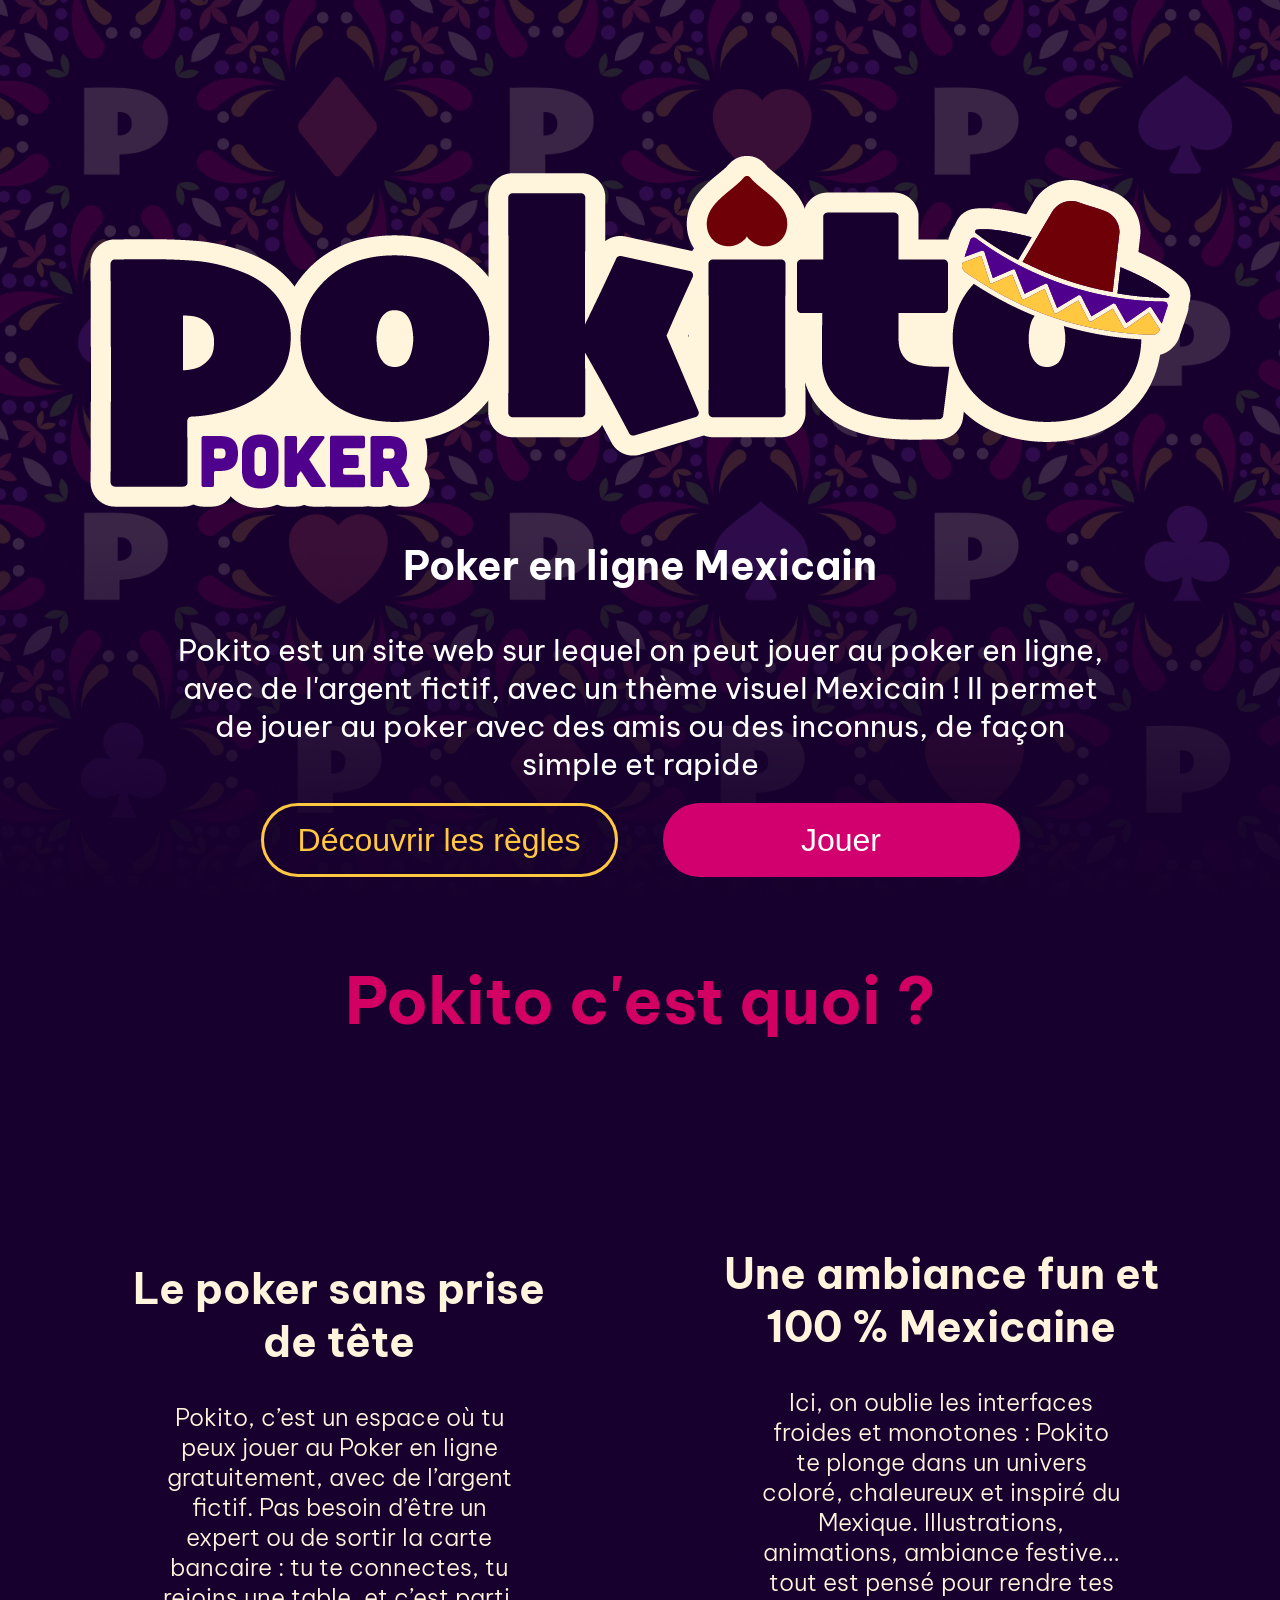
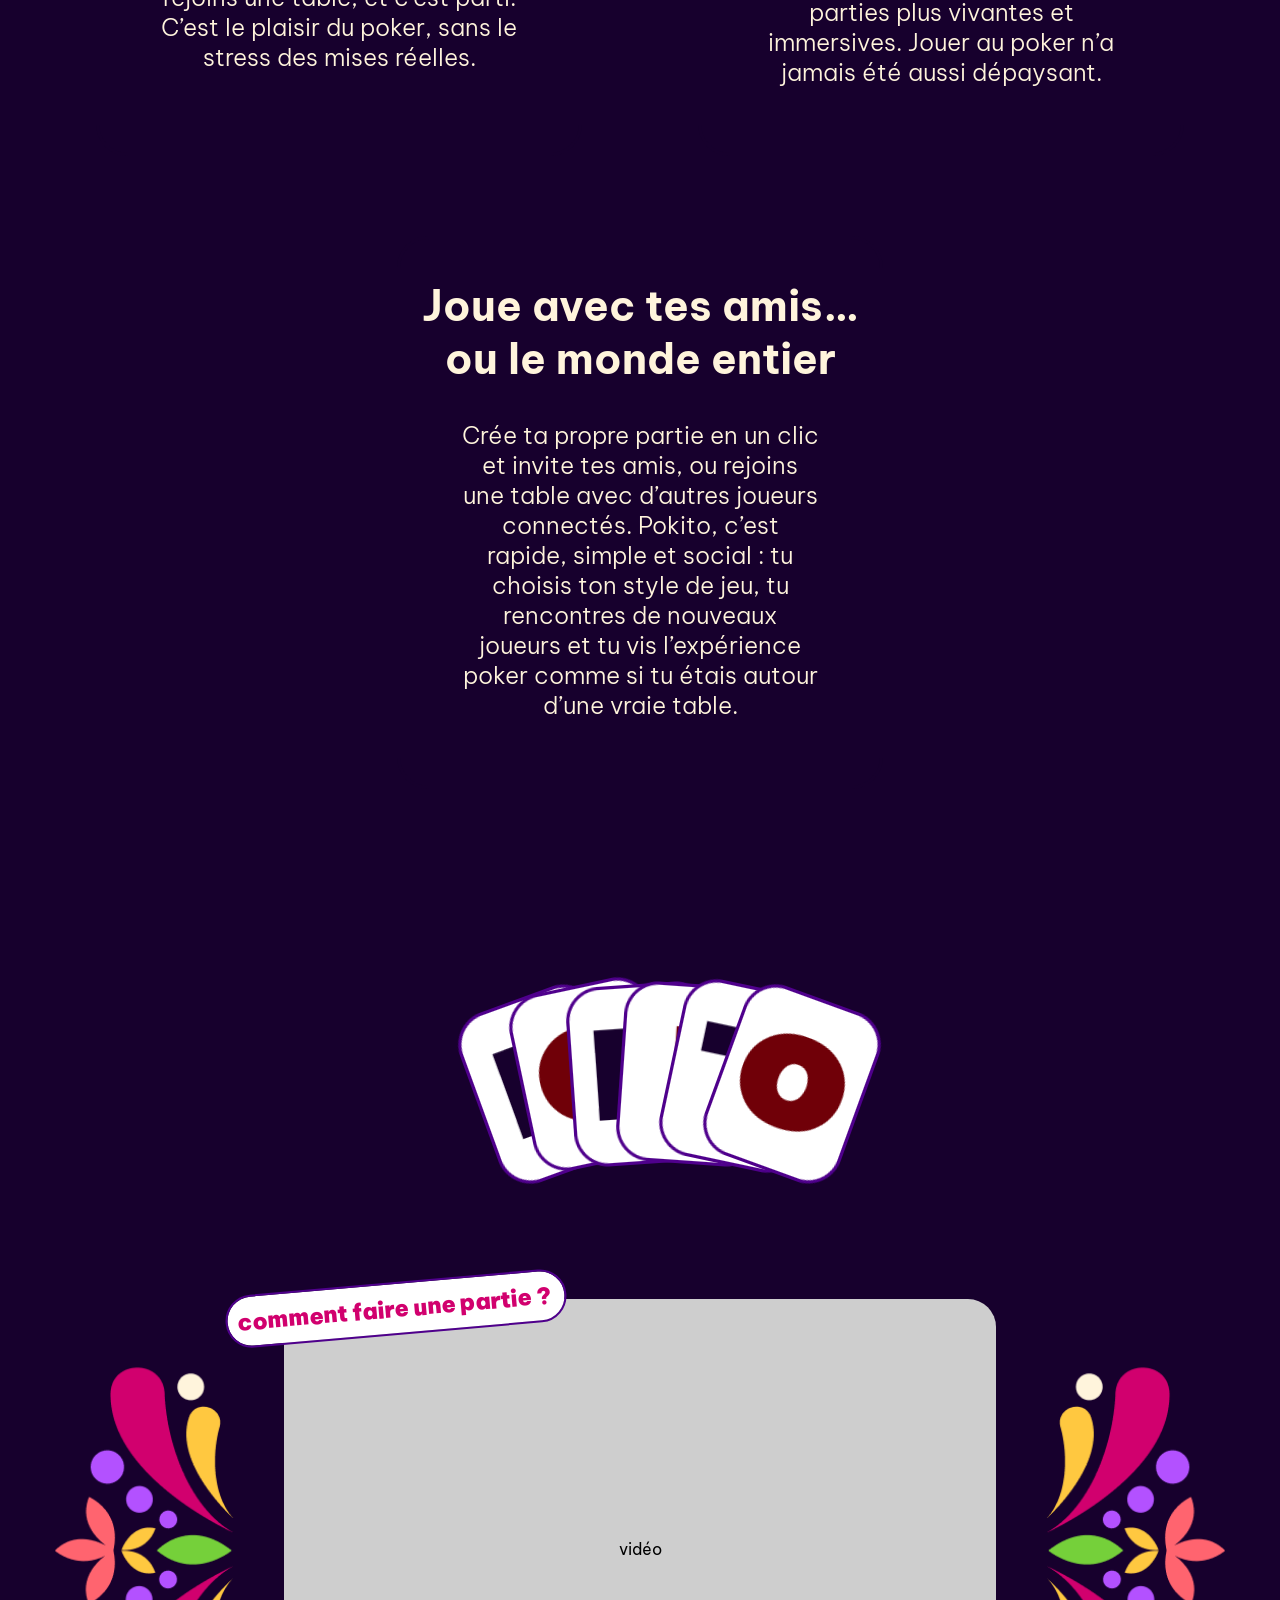
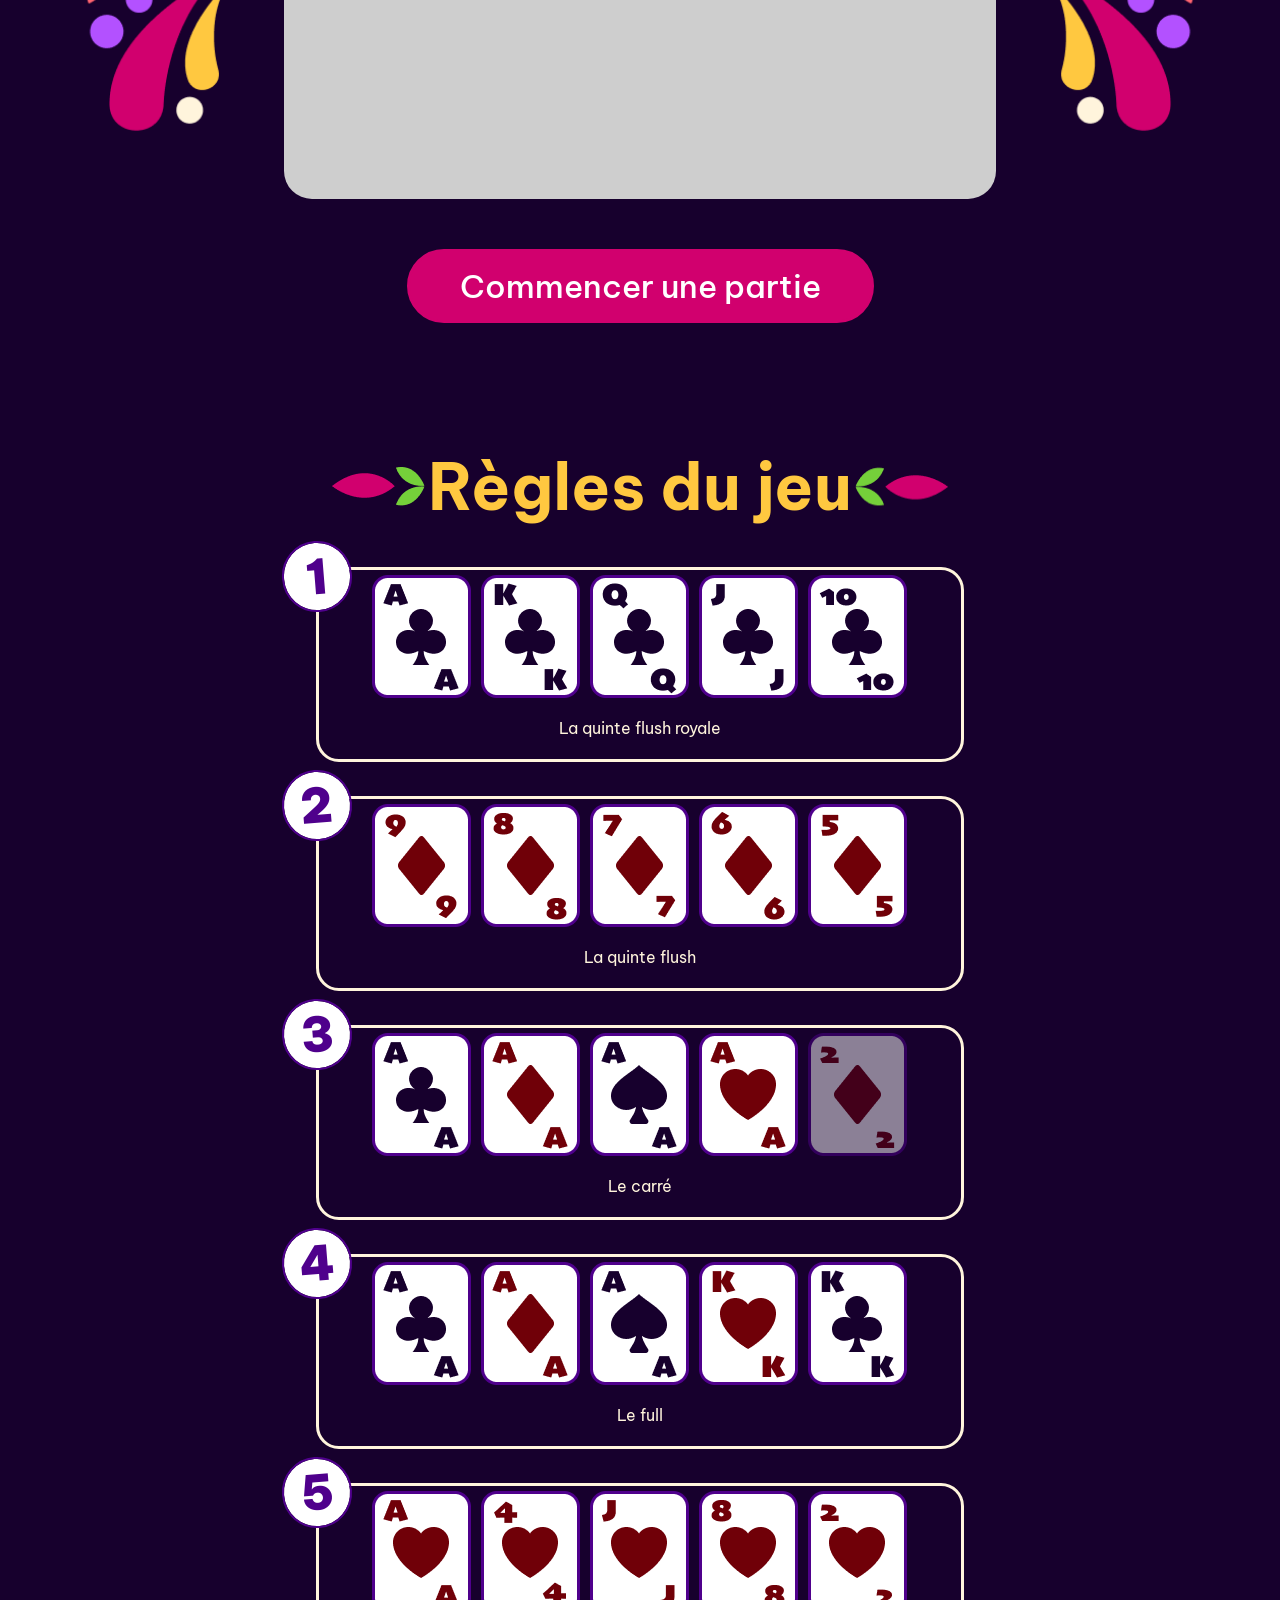
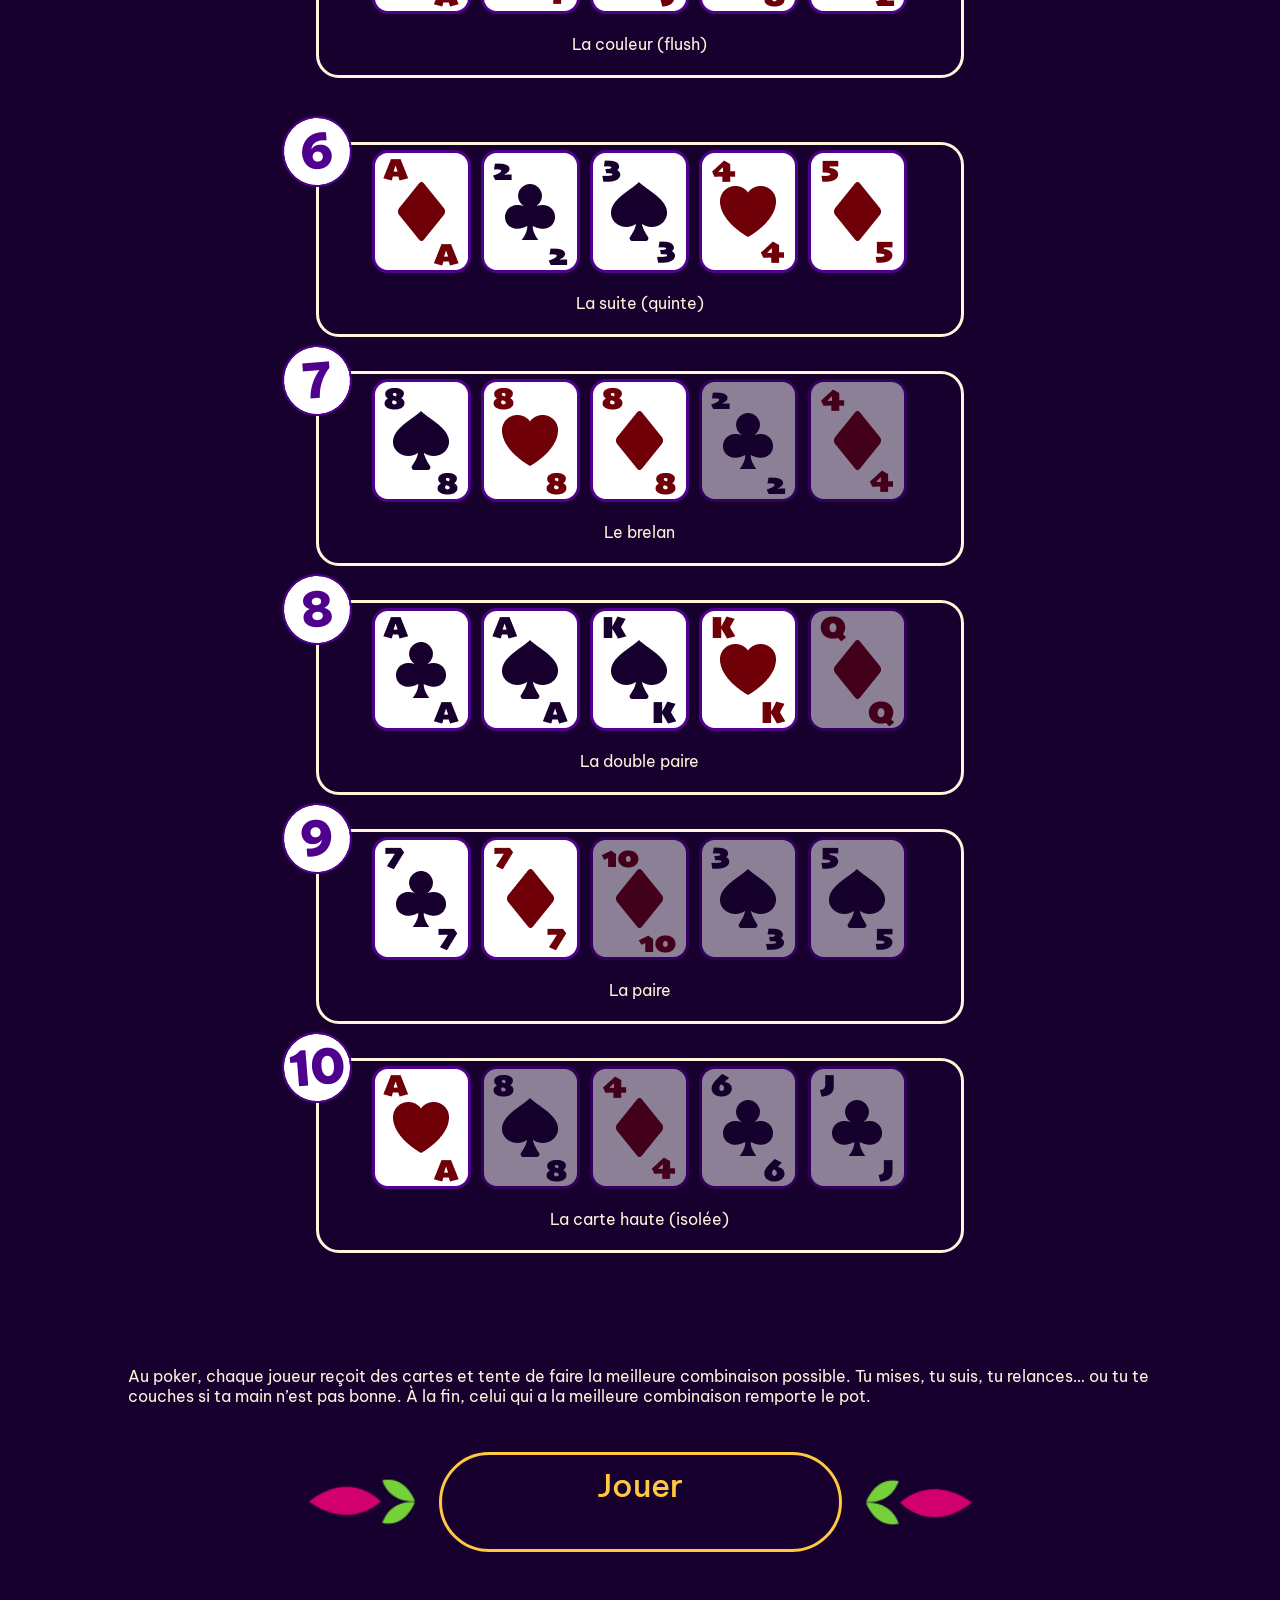
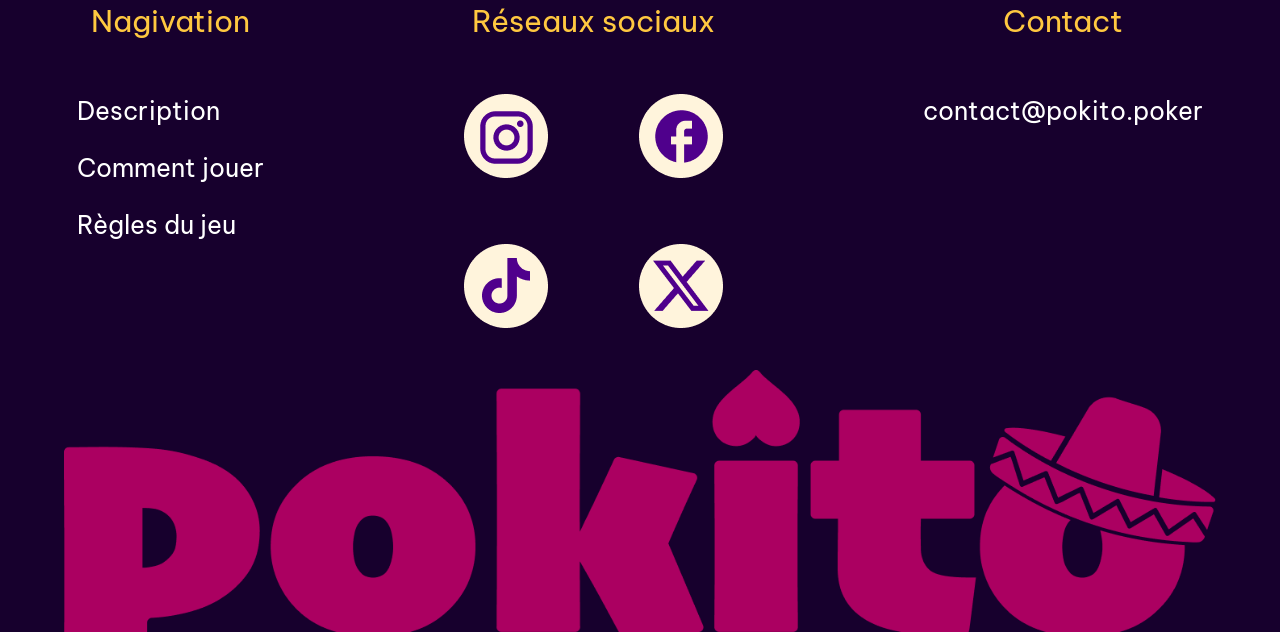
==== PokitoLanding/pokito-end/intro.html @ e9a9452f "Réparation de certaine partie qui empêchais le responsive" ====
<!doctype html>
<html lang="fr">
  <head>
    <meta charset="UTF-8" />
    <meta name="viewport" content="width=device-width, initial-scale=1.0" />
    <title>Landing Page Pokito</title>
    <link rel="stylesheet" href="style/intro.css" />
    <link rel="stylesheet" href="style/Part3.css" />
    <link rel="stylesheet" href="style/footer.css" />
    <link rel="stylesheet" href="style/StyleCarte.css" />
    <link rel="stylesheet" href="style/video.css" />
    <link rel="stylesheet" href="style/responsive.css" />
  </head>
  <body>
    <div class="intro">
      <div class="total">
        <div class="PositionImg">
          <img src="./style/assets/Pokito-03.png" class="logo" alt="Logo Pokito" />
        </div>


        <div class="ds">
          <div class="description">
            <p>Poker en ligne Mexicain</p>
          </div>
          <div class="slogan">
            <p>
              Pokito est un site web sur lequel on peut jouer au poker en ligne,
              avec de l'argent fictif, avec un thème visuel Mexicain ! Il permet
              de jouer au poker avec des amis ou des inconnus, de façon simple
              et rapide
            </p>
          </div>
        </div>

        <div class="box">
          <div class="bb">
            <button class="b1" onclick="document.getElementById('rules').scrollIntoView()">Découvrir les règles</button>
            <button class="b2">Jouer</button>
          </div>
          
        </div>
      </div>
    </div>
     <div class="Cartes">
      <div class="Expo">
        <h1 class="About-Title"><strong>Pokito c'est quoi ?</strong></h1>
        <div class="About">
          <div class="around yellow">
            <div>
              <strong><h2>Le poker sans prise de tête</h2></strong>
            </div>
            <div class="Des">
              Pokito, c’est un espace où tu peux jouer au Poker en ligne
              gratuitement, avec de l’argent fictif. Pas besoin d’être un expert
              ou de sortir la carte bancaire : tu te connectes, tu rejoins une
              table, et c’est parti. C’est le plaisir du poker, sans le stress
              des mises réelles.
            </div>
          </div>
          <div class="around pink">
            <div>
              <strong><h2>Une ambiance fun et 100 % Mexicaine</h2></strong>
            </div>
            <div class="Des">
              Ici, on oublie les interfaces froides et monotones : Pokito te
              plonge dans un univers coloré, chaleureux et inspiré du Mexique.
              Illustrations, animations, ambiance festive… tout est pensé pour
              rendre tes parties plus vivantes et immersives. Jouer au poker n’a
              jamais été aussi dépaysant.
            </div>
          </div>
          <div class="around violet">
            <div>
              <strong><h2>Joue avec tes amis… ou le monde entier</h2></strong>
            </div>
            <div class="Des">
              Crée ta propre partie en un clic et invite tes amis, ou rejoins
              une table avec d’autres joueurs connectés. Pokito, c’est rapide,
              simple et social : tu choisis ton style de jeu, tu rencontres de
              nouveaux joueurs et tu vis l’expérience poker comme si tu étais
              autour d’une vraie table.
            </div>
          </div>
        </div>
        <div class="cards">
          <img class="carte P" src="style/assets/P.png" alt="carte avec un P" />
          <img
            class="carte O1"
            src="style/assets/O.png"
            alt="carte avec un O"
          />
          <img class="carte K" src="style/assets/K.png" alt="carte avec un K" />
          <img class="carte I" src="style/assets/I.png" alt="carte avec un I" />
          <img class="carte T" src="style/assets/T.png" alt="carte avec un T" />
          <img
            class="carte O2"
            src="style/assets/O2.png"
            alt="carte avec un O"
          />
        </div>
      </div>
    </div>   
     <div class="Video">
        <div class="video">
            <img src="./style/assets/fleurcopy.png"/>

            <div class="carré">
                <div class="notif">comment faire une partie ?</div>
                <p>vidéo</p>
            </div>

            <img src="./style/assets/fleur.png"/>
        </div>

        <div class="b3">
            <button>Commencer une partie</button>
        </div>
    </div> 
     <div class="regles" id="rules">
      <div class="Titre">
        <img src="style/assets/Fleur(1) - Copie.png" alt="" class="Fleur" />
        <h1>Règles du jeu</h1>
        <img
          src="style/assets/Fleur(2) - Copie.png"
          alt=""
          class="Retourne Fleur"
        />
      </div>

      <div class="Regles"> 

        
          <div class="1-5">
              <div class="Hand">

                <p class="Num">1</p>

                <img
                  src="style/assets/La quinte flush royale.png"
                  alt="carte de poker"
                />

                <p>La quinte flush royale</p>
              </div>



              <div class="Hand">
                <p class="Num">2</p>

                <img src="style/assets/La quinte flush.png" alt="carte de poker" />

                <p>La quinte flush</p>
              </div>


              <div class="Hand">
                <p class="Num">3</p>

                <img src="style/assets/Le carré.png" alt="carte de poker" />

                <p>Le carré</p>
              </div>
             

              <div class="Hand">
                <p class="Num">4</p>

                <img src="style/assets/Le full.png" alt="carte de poker" />

                <p>Le full</p>
              </div>



              <div class="Hand">
                <p class="Num">5</p>

                <img src="style/assets/La couleur (flush).png" alt="carte de poker" />

                <p>La couleur (flush)</p>
              </div>
      
            </div>
          <div class="6-10">
              <div class="Hand">
                <p class="Num">6</p>

                <img src="style/assets/La suite (quinte).png" alt="carte de poker" />

                <p>La suite (quinte)</p>
              </div>

              <div class="Hand">
                <p class="Num">7</p>

                <img src="style/assets/Le brelan.png" alt="carte de poker" />

                <p>Le brelan</p>
              </div>



              <div class="Hand">
                <p class="Num">8</p>

                <img src="style/assets/La double paire.png" alt="carte de poker" />

                <p>La double paire</p>
              </div>



              <div class="Hand">
                <p class="Num">9</p>

                <img src="style/assets/La paire.png" alt="carte de poker" />

                <p>La paire</p>
              </div>



              <div class="Hand">
                <p class="Num">10</p>

                <img
                  src="style/assets/La carte haute (isolée).png"
                  alt="carte de poker"
                />

                <p>La carte haute (isolée)</p>
              </div>


          </div>


        
        <div class="BasRegles">
          <p class="Texte">
            Au poker, chaque joueur reçoit des cartes et tente de faire la
            meilleure combinaison possible. Tu mises, tu suis, tu relances… ou
            tu te couches si ta main n’est pas bonne. À la fin, celui qui a la
            meilleure combinaison remporte le pot.
          </p>
          <div class="boutonJouerRegle">
            <img src="style/assets/Fleur(1) - Copie.png" alt="" />
            <div class="boutonJR">Jouer</div>
            <img
              class="Retourne"
              src="style/assets/Fleur(2) - Copie.png"
              alt=""
            />
          </div>
        </div>
      </div>
    </div> 
    <div class="footer">
      <div class="horizontal">
        <div class="navigation">
          <div class="t1">
            <p>Nagivation</p>
          </div>
          <div class="dcr">
            <p>Description</p>
            <p>Comment jouer</p>
            <p>Règles du jeu</p>
          </div>
        </div>

        <div class="rs">
          <div class="t2">
            <p>Réseaux sociaux</p>
          </div>
          <div class="logos">
            <div class="logo1">
              <img src="style/assets/insta.png" />
            </div>
            <div class="logo2">
              <img src="style/assets/fb.png" />
            </div>
            <div class="logo3">
              <img src="style/assets/tiktok.png" />
            </div>
            <div class="logo4">
              <img src="style/assets/x.png" />
            </div>
          </div>
        </div>

        <div class="contact">
          <div class="t3">
            <p>Contact</p>
          </div>
          <div class="mail">
            <p>contact@pokito.poker</p>
          </div>
        </div>
      </div>

      <div class="Logo">
        <img src="./style/assets/pokitologo.png" />
      </div>
    </div> 
  </body>
</html>
---- PokitoLanding/pokito-end/style/intro.css ----
@import url('https://fonts.googleapis.com/css2?family=Be+Vietnam+Pro:wght@300;400;500;600;700;800&display=swap');

html, body {
    height: 100%;
    margin: 0;
}

.intro {
    background-color: #2b0036;
    background-image: url('assets/Fond_Hero.png');
    background-repeat: no-repeat;
    background-size: cover;
    background-position: center;
    color: #ffffff;
    font-family: 'Be Vietnam Pro', system-ui, -apple-system, 'Segoe UI', Roboto, 'Helvetica Neue', Arial, sans-serif;
    -webkit-font-smoothing: antialiased;
    display: flex;
    flex-direction: column;
    align-items: center;
    width: 100%;
    overflow-x: hidden;
    margin-top: 0px;
}



.PositionImg {
  display: flex;
  justify-content: center;
  width: 1366px;
  height: 500px;
  position: relative;
}
.PositionImg  img{
  position: absolute;
  top: 110px;
  left: 0;
  width: 100%;
  height: 100%;
  object-fit: cover;
}

.Cartes,
.video,
.règles,
.footer {
    margin-top: 20px;
}

.intro {
    width: 100%;
    display: flex;
    flex-direction: column;
    align-items: center;
    justify-content: flex-start;
}

.total{
    display: flex;
    flex-direction: column;
    justify-content: center;
    align-items: center;
    gap: 0px;
}

.b1,
.b2{
    display: inline-flex;
    align-items: center;
    justify-content: center;
    padding: 16px 56px;
    border-radius: 9999px;
    font-size: 28px;
    font-weight: 600;
    text-decoration: none;
    cursor: pointer;
    min-width: 260px;
    box-sizing: border-box;
    transition: all 0.3s ease-in-out;

    

}


.bb{
    display:flex;
    gap: 45px;
}

.b1{
    color: #FFC840;
    border: solid 3px #FFC840;
    background-color: transparent;
    justify-self: center;
    width: 357px;
    height: 74px;
    text-align: center;
    font-size: 32px;
    font-weight: 500;
    padding: 10px 20px;
    border-radius: 50px;
    transition: all 0.3s ease-in-out;
}

.b2{
    color: white;
    border: solid 3px #d1006e;
    background-color: #d1006e;
    justify-self: center;
    width: 357px;
    height: 74px;
    text-align: center;
    font-size: 32px;
    font-weight: 500;
    border-radius: 50px;
    transition: all 0.3s ease-in-out;
}


.b1:hover{
    background: #ffc840;
    color: #17002d;
    border-color: #ffc840;
}

.b2:hover{
    color: white;
    background: transparent;
    border-color: #d1006e;
}

.description{
    display: flex;
    flex-direction: column;
    align-items: center;
    justify-content: center;
    text-align: center;
    gap: 8px;
    font-weight: bold;
    font-size: 40px;
}

.slogan{
    display: flex;
    flex-direction: column;
    align-items: center;
    justify-content: center;
    text-align: center;
    max-width: 1100px;
    width: 90%;
    word-wrap: break-word;
    overflow-wrap: break-word;
    margin: 0 auto;
    font-size: 30px;
    padding: 0 20px;
    box-sizing: border-box;
}

.slogan p{
    margin: 0;
}

.box{
    display: flex;
    flex-direction: row;
    justify-content: space-around;
    display: flex;              
    justify-content: center;   
    gap: 50px;  
    margin-bottom: 20px;  
    margin-top: 20px;      
}


.logo{
    margin: 0px;
    padding: 0px;
    object-fit: cover;
}

@media screen and (max-width: 768px) and (min-width: 424px) {
  .bb {
    gap: 15px;
    flex-direction: column;
  }

.slogan {
    display: flex;
    flex-direction: column;
    align-items: center;
    justify-content: center;
    text-align: center;
    max-width: 1100px;
    width: 100%;
    /* word-wrap: break-word; */
    overflow-wrap: break-word;
    margin: 0 auto;
    font-size: 30px;
    padding: 0 20px;
    box-sizing: border-box;
}

  .PositionImg img {
    position: absolute;
    top: 110px;
    width: 60%;
    height: 60%;
    object-fit: cover;
}

.slogan p {
    margin: 0;
    width: 100%;
    font-size: 20px;
}

.b1 {
    color: #FFC840;
    border: solid 3px #FFC840;
    background-color: transparent;
    justify-self: center;
    width: 100%;
    height: 50%;
    text-align: center;
    font-size: 16px;
    font-weight: 500;
    padding: 16px 56px;
    border-radius: 50px;
    transition: all 0.3s ease-in-out;
}

.b2 {
    color: white;
    border: solid 3px #d1006e;
    background-color: #d1006e;
    justify-self: center;
    width: 100%;
    height: 50%;
    text-align: center;
    font-size: 16px;
    font-weight: 500;
    border-radius: 50px;
    padding: 16px 56px;
    transition: all 0.3s ease-in-out;
}

    .PositionImg img {
        position: absolute;
        top: 110px;
        width: 100%;
        height: 70%;
        object-fit: cover;
    }

    .PositionImg {
    display: flex;
    justify-content: center;
    width: 100%;
    height: 380px;
    position: relative;
}



}
---- PokitoLanding/pokito-end/style/Part3.css ----
@import url('https://fonts.googleapis.com/css2?family=Be+Vietnam+Pro:ital,wght@0,100;0,200;0,300;0,400;0,500;0,600;0,700;0,800;0,900;1,100;1,200;1,300;1,400;1,500;1,600;1,700;1,800;1,900&display=swap');

.regles {
    margin-top: 50px;
    padding-top: 30px;
    width: 100%;
    display: flex;
}

.Hand {
    position : relative;
    outline: 3px solid  #fff4dc;
    font-family: 'Be Vietnam Pro', system-ui, -apple-system, 'Segoe UI', Roboto, 'Helvetica Neue', Arial, sans-serif;
    color: #fff4dc;
    border-radius: 20px;
    width: auto;
    padding: 20px;
    text-align: center;
    margin-bottom: 40px;
    padding-top: 5px;
    padding-bottom: 5px;
    padding-left: 53px;
    padding-right: 54px;

}

.Num {
    position: absolute;
    outline: 2px solid #4F008C;
    font-family: 'Be Vietnam Pro', system-ui, -apple-system, 'Segoe UI', Roboto, 'Helvetica Neue', Arial, sans-serif;
    border-radius: 100px;
    width: 60px;
    height: auto;
    padding: 3px;
    font-size: 48px;
    top: -75px;
    left: -35px;
    color: #4F008C;
    background-color: white;
    transform: rotate(-4.6deg);
    font-weight: 900;
}

.Regles {
    display: flex;
    justify-content: center;
    flex-wrap: wrap;
    padding-left: 0px;
    padding-right: 0px;
    gap: 20px;
    width: 100%;
    column-gap: 200px;
    row-gap: 30px;
}

.regles {
    margin-top: 50px;
    padding-top: 30px;
    width: 100%;
    display: flex;
    flex-direction: column;
    align-items: center;
}

.Fleur {
    width: 96px;
    height: 48.38px;
}

.regles h1{
    text-align: center;
    color: #FFC840;
    font-size: 64px;
}

.regles body {
    background-color: #17002d;
    font-family: 'Be Vietnam Pro', system-ui, -apple-system, 'Segoe UI', Roboto, 'Helvetica Neue', Arial, sans-serif;
    font-size: 32px;
    font-weight: 300;
}

.Retourne {
    transform: rotate(180deg);
}

.Titre {
    display: flex;
    align-items: center;
    justify-content: center;
    flex-direction: row;
    text-emphasis-color: #FFC840;
}

.BasRegles {
    color: #fff4dc;
    display: flex;
    flex-direction: column;
    width: 80%;
    justify-items: center;
    align-items: center;
    margin-top: 20px;
    padding-top: 10px;
}

/*.Texte {
    font-size: 32px;
    text-align: center;
    width: 1227px;
    align-self: center;
}*/

.boutonJouerRegle {
    margin-top: 30px;
    display: flex;
    justify-content: center;
    align-items: center;
    flex-direction: row;
    gap : 20px;
    width: 100%;
}

.boutonJR{
    color: #ffc840;
    border: solid 3px #ffc840;
    background-color: none;
    justify-self: center;
    width: 357px;
    height: 74px;
    text-align: center;
    font-size: 32px;
    font-weight: 500;
    border-radius: 50px;
    transition: all 0.3s ease-in-out;
    padding: 10px 20px;
}

.boutonJouerRegle img {
    width: 110px;
    height: auto;
    align-self: center;

}

.boutonJR:hover {
    background-color: #FFC840;
    color: black;
    cursor: pointer;
}
---- PokitoLanding/pokito-end/style/footer.css ----
body{
    background-color: #17002d;
     font-family: 'Be Vietnam Pro', system-ui, -apple-system, 'Segoe UI', Roboto, 'Helvetica Neue', Arial, sans-serif;
     
}

.footer {
    width: 100%;
    display: flex;
    flex-direction: column;
    align-items: center;
}

.t1{
    color: #ffc840;
    font-size: 30px;
}

.t2{
    color: #ffc840;
    font-size: 30px;
}

.t3{
    color: #ffc840;
    font-size: 30px;
}


.horizontal{
    display: flex;
    flex-direction: row;
    justify-content: space-around;
    width: 100%;
    padding-left: 0px;
    padding-right: 0px;

}


.navigation{
    display: flex;
    flex-direction: column;
    align-items: center;
}

.rs{
    display: flex;
    flex-direction: column;
    align-items: center;

}

.contact{
    display: flex;
    flex-direction: column;
    align-items: center;
}


.Logo{
    display: flex;
    justify-content: center;
    width: 100%;
}

.Logo img{
    width: 90%;
}


.logos{
    display: flex;
    flex-wrap: wrap;
    width: 350px;
    height: 300px;
    justify-content: space-around;


}

.logo1{
    margin: 24px;
}
.logo2{
    margin: 24px;
}
.logo3{
    margin: 24px;
}


.logo4{
    margin: 24px;
}

.dcr{
    color: white;
    font-size: 25px;
}

.mail{
    color: white;
    font-size: 25px;
}

@media  screen and (max-width: 868px) {
    .horizontal{
        flex-direction: column;
        align-items: center;
        gap: 50px;
    }
}
---- PokitoLanding/pokito-end/style/StyleCarte.css ----
@import url('https://fonts.googleapis.com/css2?family=Be+Vietnam+Pro:ital,wght@0,100;0,200;0,300;0,400;0,500;0,600;0,700;0,800;0,900;1,100;1,200;1,300;1,400;1,500;1,600;1,700;1,800;1,900&display=swap');

.Cartes body {
    background-color: #17002d;
}

.Cartes {
    width: 100%;
    display: flex;
}

.Cartes h1{
    color: #d10062;
    font-family: 'Be Vietnam Pro', system-ui, -apple-system, 'Segoe UI', Roboto, 'Helvetica Neue', Arial, sans-serif;
    font-size: 64px;
    font-weight: 900;
}

.About-Title {
    justify-self: center;
    font-size: 64px;
    font-weight: 900;
}

.About {
    width: 100%;
    height: 400px;
    display: flex;
    padding-left: 40px;
    padding-right: 40px;
    margin-bottom: 150px;
    margin-top: 100px;
    gap: 5px;
    justify-content: space-evenly;
    gap: 40px;
    box-sizing: border-box;
    flex-wrap: wrap;
}

.around {
    display: flex;
    color: #fff4dc;
    font-family: 'Be Vietnam Pro', system-ui, -apple-system, 'Segoe UI', Roboto, 'Helvetica Neue', Arial, sans-serif;
    font-size: 28px;
    font-weight: 700;
    justify-content: center;
    flex-direction: column;
    margin: 60px;
    width: 500px;
    /* height: 494px; */
    border-radius: 32px;
    padding-left: 32px;
    padding-right: 32px;
    padding-bottom: 66px;
    padding: 5px;
    border: 3px solid #17002d;
    text-align: center;
    transition: border 0.2s ease;
}

.yellow:hover {
    border: 3px solid #ffcB40;
}

.pink:hover {
    border: 3px solid #d10062;
}

.violet:hover {
    border: 3px solid #4f008c;
}

.cards {
    display: flex;
    position: relative;
    justify-self: center;
    justify-content: center;
    bottom: 0;
    margin: 5px;
    width: 600px;
    max-width: 100%;
    height: 230px;
    left: 50px;
    top: 20px;
    transform-origin: bottom center;
    overflow: visible;
}

.carte {
    position: absolute;
    height: 180px;
    width: auto;
    transition: all 0.5s ease;
    margin-left: 20px;
    margin-right: 20px;
}

.P {
    left: 65px;
    top: 10px;
    transform: rotate(-20deg);
}

.O1 {
    left: 110px;
    transform: rotate(-12deg);
    z-index: 1;
}

.K {
    left: 160px;
    transform: rotate(-4deg);
    z-index: 2;
}

.I {
    left: 210px;
    top: 0px;
    transform: rotate(4deg);
    z-index: 3;
}

.T {
    left: 260px;
    top: 2px;
    transform: rotate(12deg);
    z-index: 4;
}

.O2 {
    left: 310px;
    top: 10px;
    transform: rotate(20deg);
    z-index: 5;
}

.cards:hover .P {
    left: -190px;
    top:0px;
    transform: rotate(0deg);
}

.cards:hover .O1{
    left: -40px;
    top:0px;
     transform: rotate(0deg);
}

.cards:hover .K{
    left: 110px;
    top:0px;
    transform: rotate(0deg);
}

.cards:hover .I{
    left: 260px;
    top:0px;
    transform: rotate(0deg);
}

.cards:hover .T{
    left: 410px;
    top:0px;
    transform: rotate(0deg);
}

.cards:hover .O2{
    left: 560px;
    top:0px;
    transform: rotate(0deg);
}

.Expo{
    display: flex;
    flex-direction: column;
    align-items: center;
    justify-content: space-around;
}


@import url('https://fonts.googleapis.com/css2?family=Be+Vietnam+Pro:ital,wght@0,100;0,200;0,300;0,400;0,500;0,600;0,700;0,800;0,900;1,100;1,200;1,300;1,400;1,500;1,600;1,700;1,800;1,900&display=swap');

.Cartes body {
    background-color: #17002d;
}

.Cartes h1{
    color: #d10062;
    font-family: 'Be Vietnam Pro', system-ui, -apple-system, 'Segoe UI', Roboto, 'Helvetica Neue', Arial, sans-serif;
    font-size: 64px;
    font-weight: 900;
}

.About-Title {
    justify-self: center;
    font-size: 64px;
    font-weight: 900;
}

.About {
    width: 100%;
    height: fit-content;
    display: flex;
    padding-left: 40px;
    padding-right: 40px;
    margin-bottom: 150px;
    margin-top: 100px;
    gap: 5px;
    justify-content: space-evenly;
    gap: 40px;
    box-sizing: border-box;
    flex-wrap: wrap;
}

.around {
    color: #fff4dc;
    font-family: 'Be Vietnam Pro', system-ui, -apple-system, 'Segoe UI', Roboto, 'Helvetica Neue', Arial, sans-serif;
    font-size: 28px;
    font-weight: 700;
    justify-content: center;
    margin: 20px;
    width: 470px;
    height: auto;
    border-radius: 32px;
    padding-bottom: 66px;
    border: 3px solid #17002d;
    text-align: center;
    transition: border 0.2s ease;
}

.around p {
    font-size: 7px;
}

.yellow {
    width: 470px;
}

.pink {
    width: 470px;
}

.violet{
    width: 470px;
}
.yellow:hover {
    border: 3px solid #ffcB40;
}

.pink:hover {
    border: 3px solid #d10062;
}

.violet:hover {
    border: 3px solid #4f008c;
}

.cards {
    display: flex;
    position: relative;
    justify-self: center;
    justify-content: center;
    bottom: 0;
    margin: 5px;
    width: 600px;
    max-width: 100%;
    height: 230px;
    left: 50px;
    top: 20px;
    transform-origin: bottom center;
    overflow: visible;
}

.carte {
    position: absolute;
    height: 180px;
    width: auto;
    transition: all 0.5s ease;
    margin-left: 20px;
    margin-right: 20px;
}

.P {
    left: 65px;
    top: 10px;
    transform: rotate(-20deg);
}

.O1 {
    left: 110px;
    transform: rotate(-12deg);
    z-index: 1;
}

.K {
    left: 160px;
    transform: rotate(-4deg);
    z-index: 2;
}

.I {
    left: 210px;
    top: 0px;
    transform: rotate(4deg);
    z-index: 3;
}

.T {
    left: 260px;
    top: 2px;
    transform: rotate(12deg);
    z-index: 4;
}

.O2 {
    left: 310px;
    top: 10px;
    transform: rotate(20deg);
    z-index: 5;
}

.cards:hover .P {
    left: -190px;
    top:0px;
    transform: rotate(0deg);
}

.cards:hover .O1{
    left: -40px;
    top:0px;
     transform: rotate(0deg);
}

.cards:hover .K{
    left: 110px;
    top:0px;
    transform: rotate(0deg);
}

.cards:hover .I{
    left: 260px;
    top:0px;
    transform: rotate(0deg);
}

.cards:hover .T{
    left: 410px;
    top:0px;
    transform: rotate(0deg);
}

.cards:hover .O2{
    left: 560px;
    top:0px;
    transform: rotate(0deg);
}

.Expo{
    display: flex;
    flex-direction: column;
    align-items: center;
    justify-content: space-around;
}

.Des{
    display: flex;
    width: 359px;
    font-size: 24px;
    font-weight: 300;
    justify-self: center;
    align-self: center;
}

@media screen and (max-width: 768px) and (min-width: 424px)  {

/* --- CONTENEUR DE L'ANIMATION --- */
.cards {
    position: relative;
    width: 160px;
    height: 100px;
    margin: 20px auto; 
    display: flex;
    justify-content: center;
    overflow: visible; 
}

/* --- STYLE COMMUN DES CARTES --- */
.carte {
    position: absolute;
    height: 80px;
    width: auto;
    transition: all 0.5s ease-in-out;
    transform-origin: bottom center;
}

/* --- POSITIONS INITIALES (Paquet fermé - décalé de -95px au total) --- */
.P  { left: -55px; top: 10px; transform: rotate(-20deg); } 
.O1 { left: -40px; top: 4px;  transform: rotate(-12deg); z-index: 1; }
.K  { left: -25px; top: 0px;  transform: rotate(-4deg);  z-index: 2; }
.I  { left: -10px; top: 0px;  transform: rotate(4deg);   z-index: 3; }
.T  { left: 5px;   top: 4px;  transform: rotate(12deg);  z-index: 4; }
.O2 { left: 20px;  top: 10px; transform: rotate(20deg);  z-index: 5; }

/* --- POSITIONS AU SURVOL (Éployées - décalées de -95px au total) --- */
.cards:hover .P  { 
    left: -195px; 
    top: 0; 
    transform: rotate(0deg); 
}

.cards:hover .O1 { 
    left: -125px;  
    top: 0; 
    transform: rotate(0deg); 
}

.cards:hover .K  { 
    left: -55px;  
    top: 0; 
    transform: rotate(0deg); 
}

.cards:hover .I  { 
    left: 15px;   
    top: 0; 
    transform: rotate(0deg); 
}

.cards:hover .T  { 
    left: 85px;  
    top: 0; 
    transform: rotate(0deg); 
}

.cards:hover .O2 { 
    left: 155px;  
    top: 0; 
    transform: rotate(0deg); 
}


.around {
    color: #fff4dc;
    font-family: 'Be Vietnam Pro', system-ui, -apple-system, 'Segoe UI', Roboto, 'Helvetica Neue', Arial, sans-serif;
    font-size: 28px;
    font-weight: 700;
    justify-content: center;
    margin: 20px;
    width: 120%;
    height: auto;
    border-radius: 32px;
    padding-bottom: 66px;
    border: 3px solid #17002d;
    text-align: center;
    transition: border 0.2s ease;
}

}
---- PokitoLanding/pokito-end/style/video.css ----
@import url('https://fonts.googleapis.com/css2?family=Be+Vietnam+Pro:wght@300;400;500;600;700;800&display=swap');

.Video {
  margin-top: 80px;
  font-family: 'Be Vietnam Pro', system-ui, -apple-system, 'Segoe UI', Roboto, 'Helvetica Neue', Arial, sans-serif;
  display: flex;
  flex-direction: column;
  justify-content: center;
  justify-content: space-between;
  align-items: center;
  width: 100%;
}

.Video img {
  height: 385px;
  width: auto;
}

.video {
  display: flex;
  flex-direction: row;
  justify-content: center;
  gap: 0px;
  margin-bottom: 50px;
  align-items: center;
  width: 100%;
}

.carré {
  display: flex;
  position: relative;
  justify-content: center;
  align-items: center;
  background-color: rgb(206, 206, 206);
  border-radius: 28px;
  min-width: 712px;
  width: 50%;
  height: 500px;
}

.notif {
  display: flex;
  position: absolute;
  font-weight: 900;
  font-size: 23.13px;
  min-width: 318.45px;
  color: #d1006e;
  top: -3%;
  left: -8%;
  text-align: center;
  padding: 10px;
  transform: rotate(-5deg);
  outline: 2px solid #4f008c;
  background-color: #ffffff;
  border-radius: 28px;
  width: fit-content;
}

.b3 button {
  display: flex;
  align-items: center;
  justify-content: center;
    color: white;
    border: solid 3px #d1006e;
    background-color: #d1006e;
    justify-self: center;
    padding-inline: 50px;
    width: auto;
    height: 74px;
    text-align: center;
    font-size: 32px;
    font-weight: 500;
    border-radius: 50px;
    font-family: 'Be Vietnam Pro', system-ui, -apple-system, 'Segoe UI', Roboto, 'Helvetica Neue', Arial, sans-serif;
    transition: all 0.3s ease-in-out;
}

.b3 button text {
  margin-inline: 50px;
  margin-right: 50px;
}

.b3 button:hover{
    color: white;
    background: transparent;
    border-color: #d1006e;

}

.box20{
  display: flex;
  flex-direction: column;
}

@media screen and (max-width: 1186px) {
  .Video img {
  display: none;
  }
}

@media screen and (max-width: 768px) {
    .notif {
    left: -3%;
  }

  .carré {
    min-width: 300px;
    width: 80%;
    height: 500px;
    padding: 20px;
  }
}
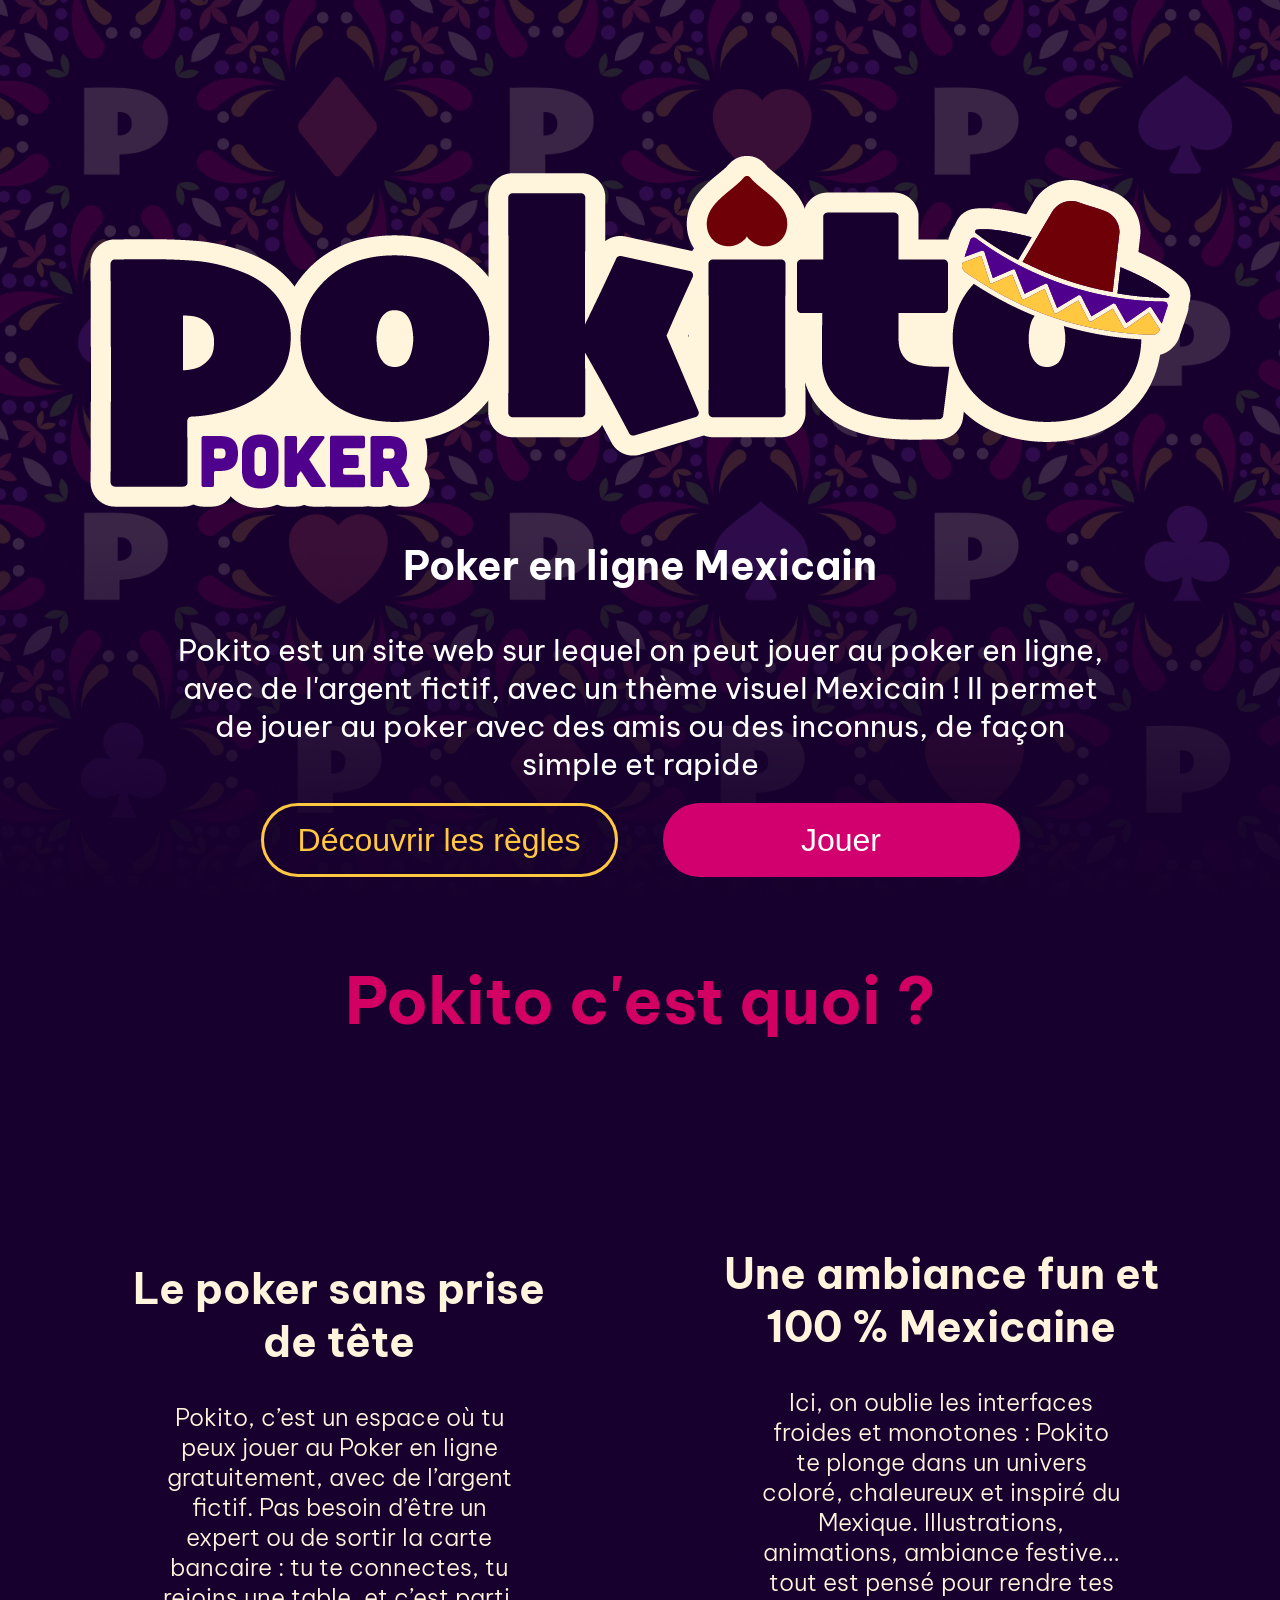
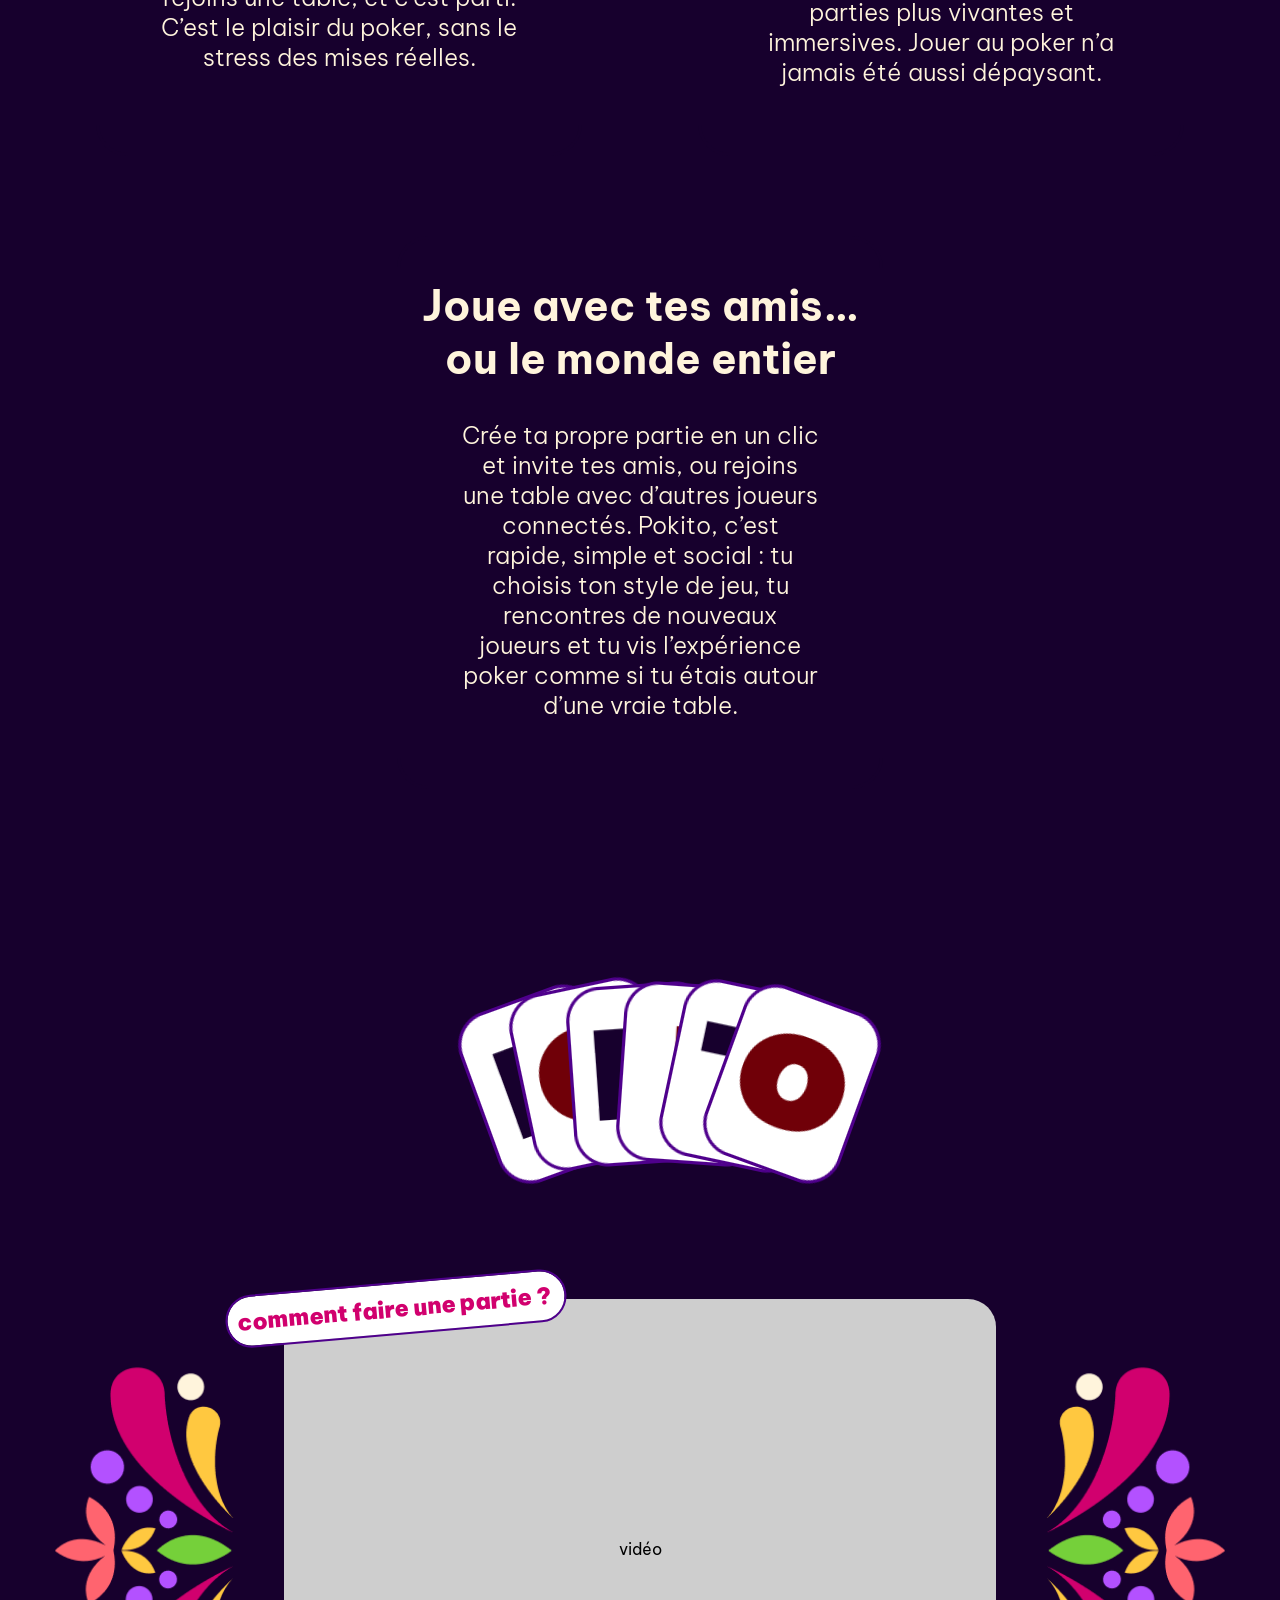
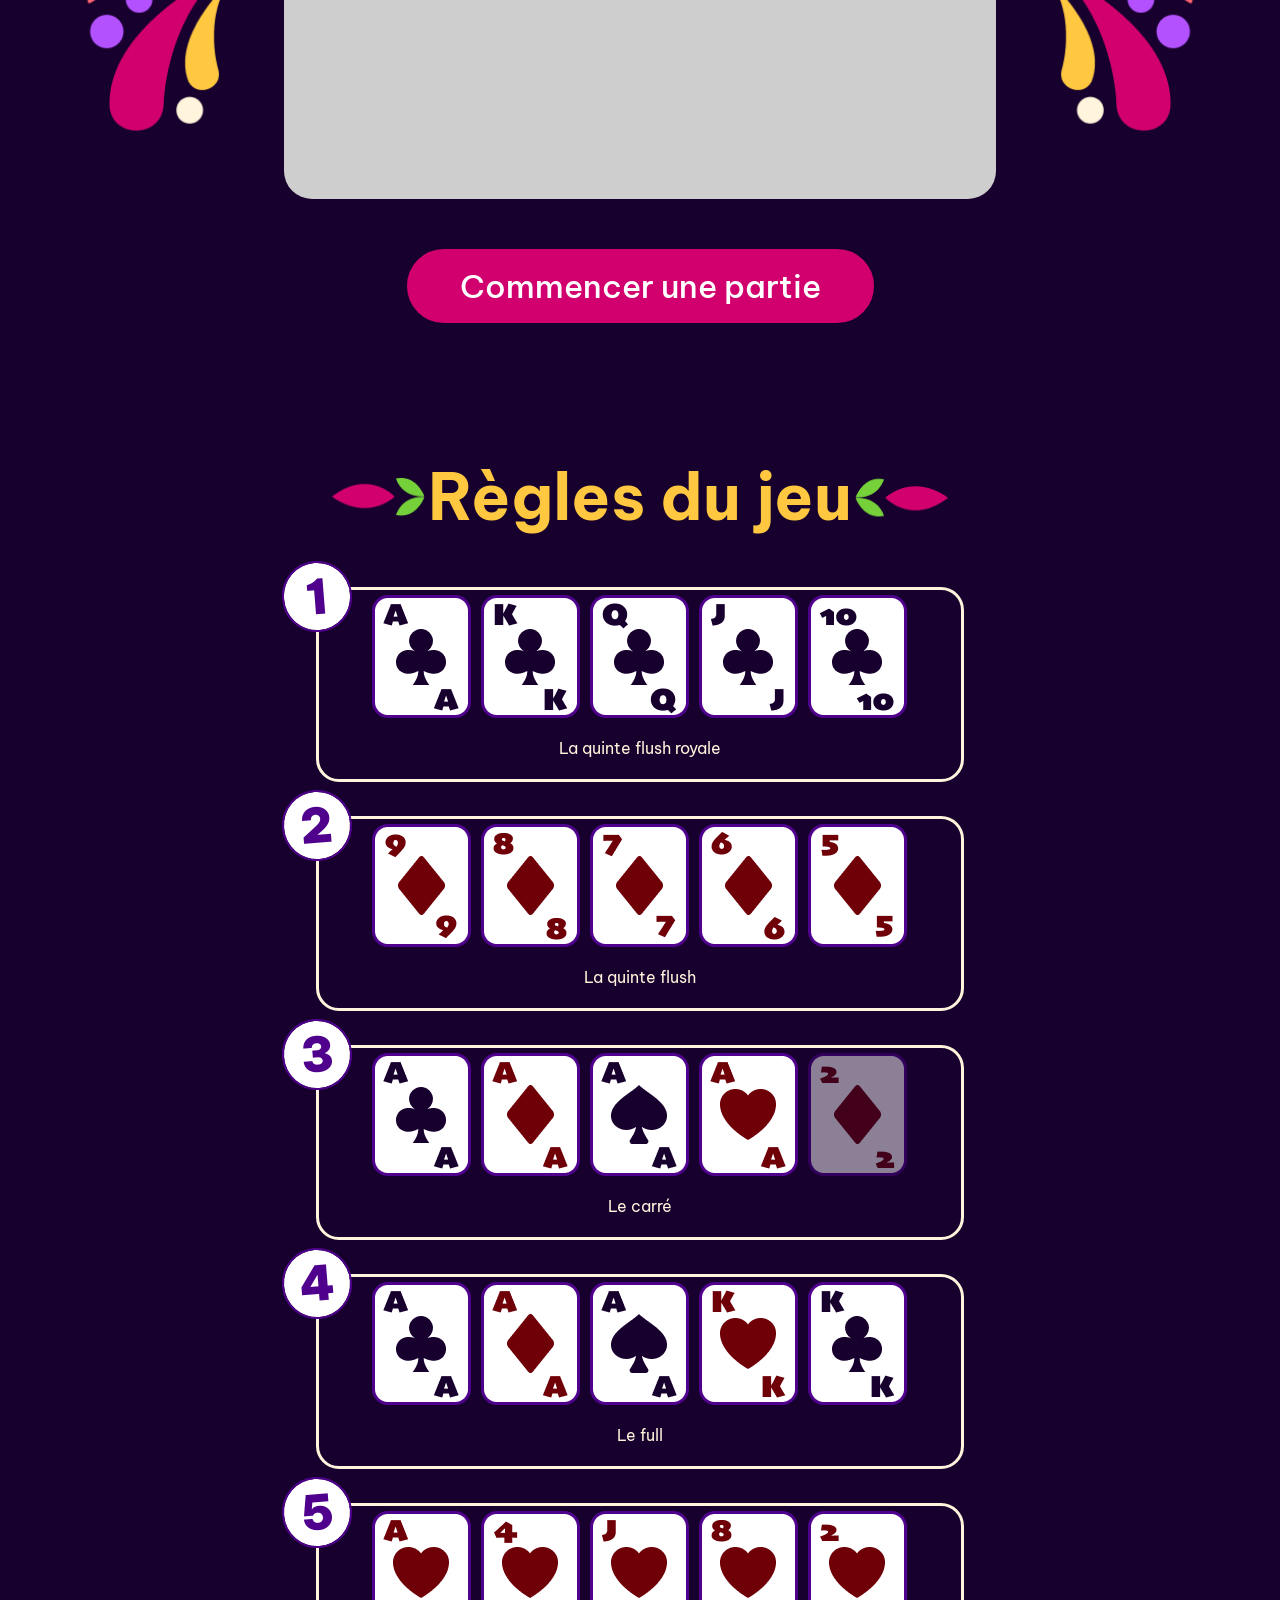
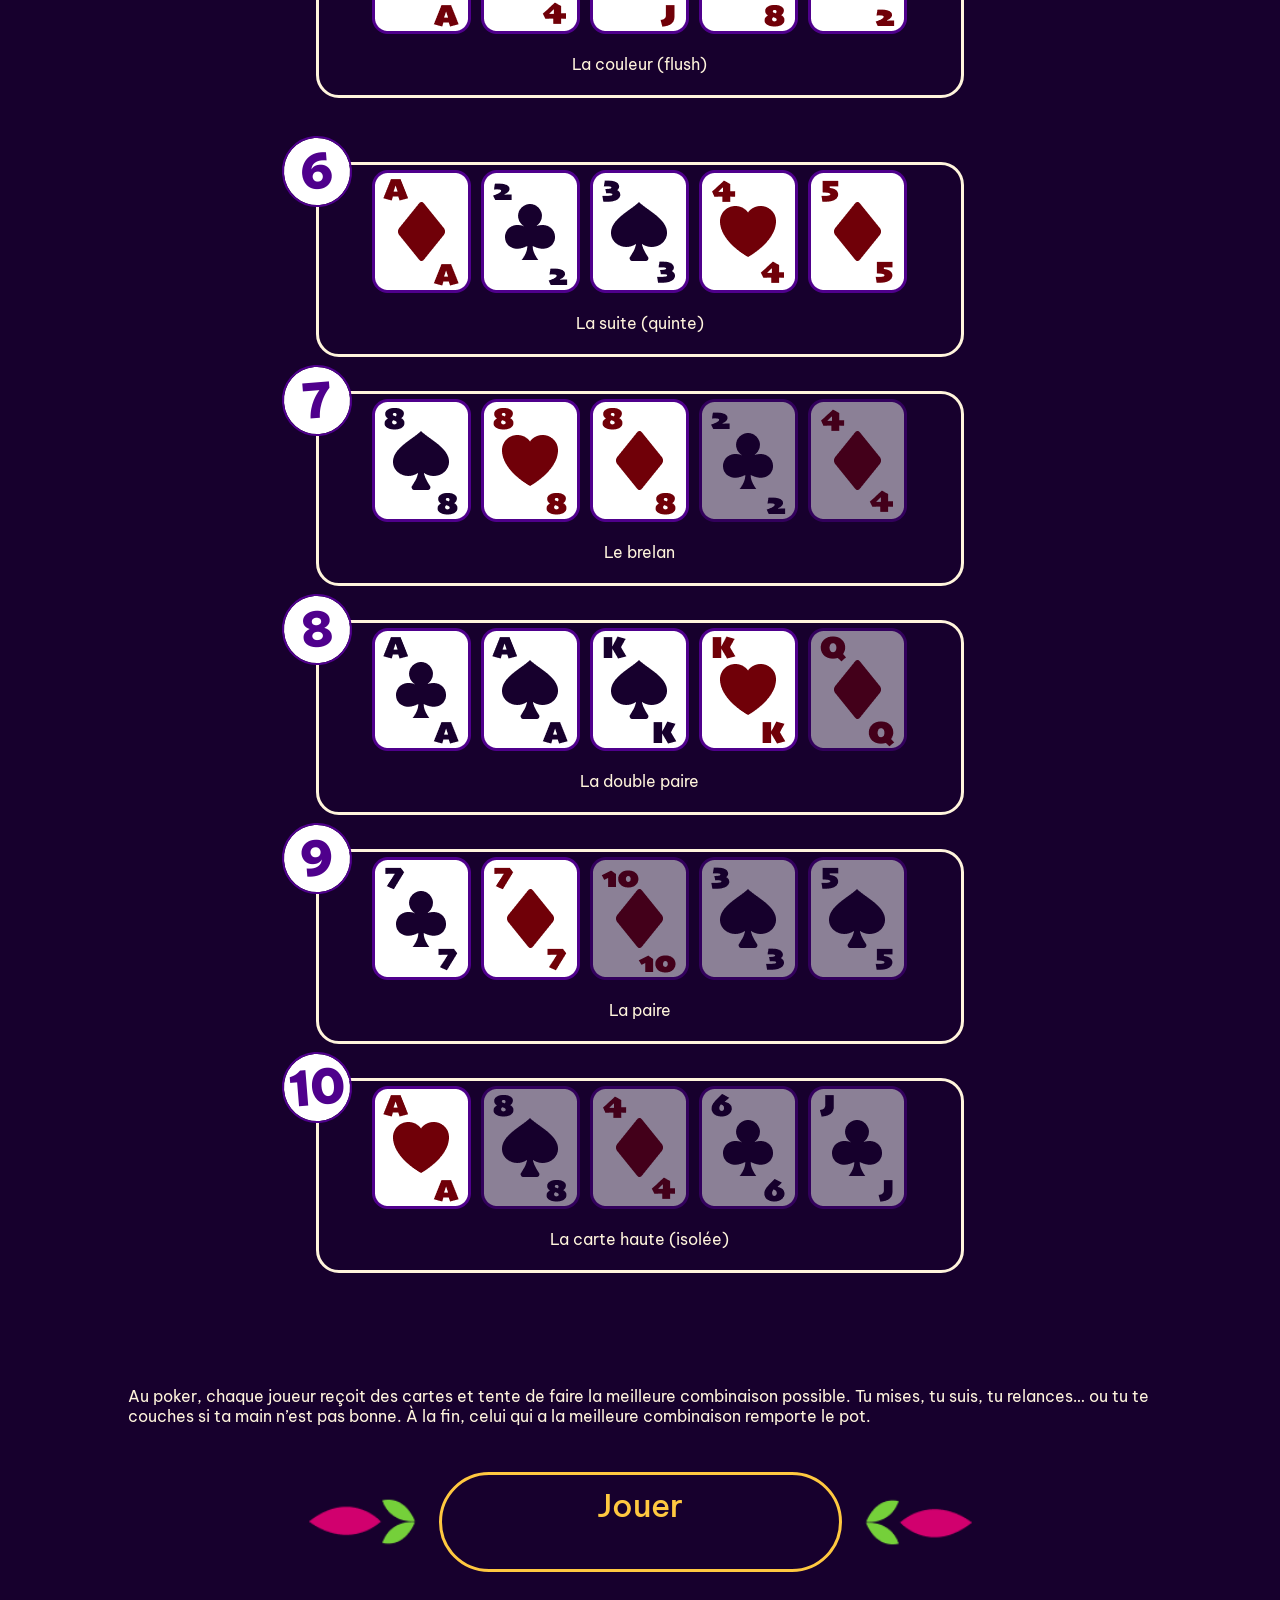
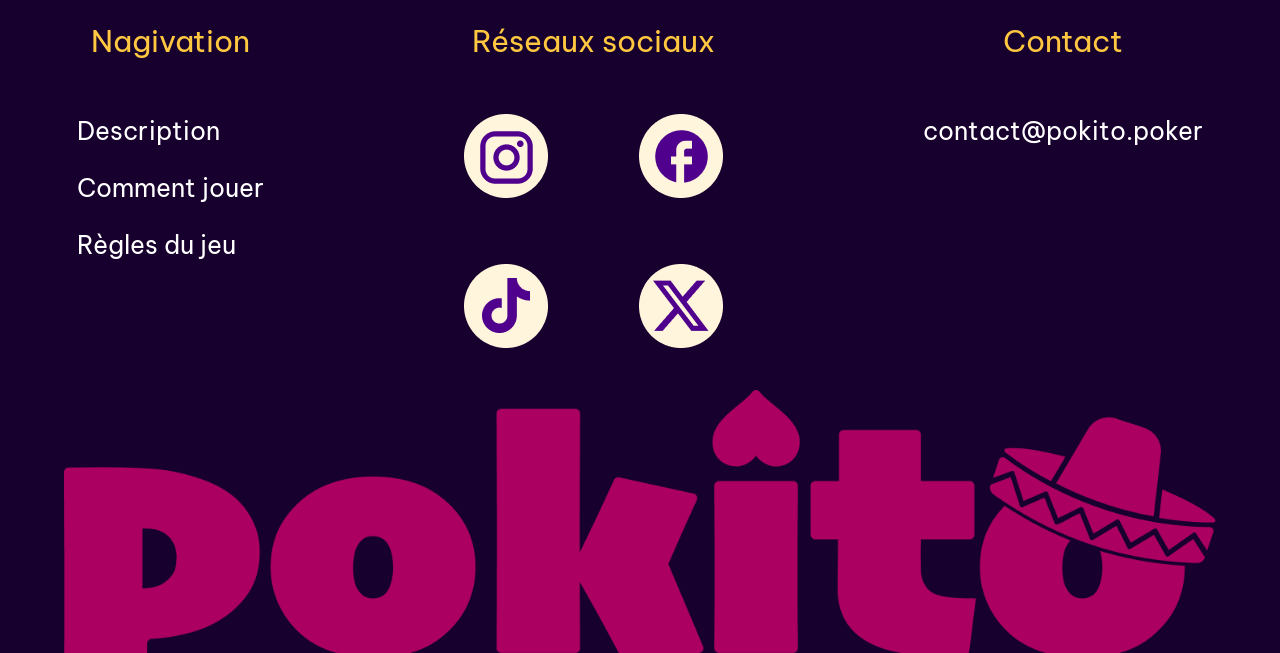
==== commit e79899d3: "Réparation de certaine partie qui empêchais le responsive" ====
--- a/PokitoLanding/pokito-end/intro.html
+++ b/PokitoLanding/pokito-end/intro.html
@@ -120,7 +120,7 @@
      <div class="regles" id="rules">
       <div class="Titre">
         <img src="style/assets/Fleur(1) - Copie.png" alt="" class="Fleur" />
-        <h1>Règles du jeu</h1>
+        <h2>Règles du jeu</h2>
         <img
           src="style/assets/Fleur(2) - Copie.png"
           alt=""
--- a/PokitoLanding/pokito-end/style/intro.css
+++ b/PokitoLanding/pokito-end/style/intro.css
@@ -179,7 +179,7 @@
     object-fit: cover;
 }
 
-@media screen and (max-width: 768px) and (min-width: 424px) {
+@media screen and (max-width: 1108px) and (min-width: 424px) {
   .bb {
     gap: 15px;
     flex-direction: column;
--- a/PokitoLanding/pokito-end/style/Part3.css
+++ b/PokitoLanding/pokito-end/style/Part3.css
@@ -13,7 +13,7 @@
     font-family: 'Be Vietnam Pro', system-ui, -apple-system, 'Segoe UI', Roboto, 'Helvetica Neue', Arial, sans-serif;
     color: #fff4dc;
     border-radius: 20px;
-    width: auto;
+    width: fit-content;
     padding: 20px;
     text-align: center;
     margin-bottom: 40px;
@@ -22,6 +22,13 @@
     padding-left: 53px;
     padding-right: 54px;
 
+}
+
+.Hand img {
+    top: -20px;
+    left: -20px;
+    width: 100%;
+    height: auto;
 }
 
 .Num {
@@ -67,7 +74,7 @@
     height: 48.38px;
 }
 
-.regles h1{
+.regles h2{
     text-align: center;
     color: #FFC840;
     font-size: 64px;
--- a/PokitoLanding/pokito-end/style/footer.css
+++ b/PokitoLanding/pokito-end/style/footer.css
@@ -32,9 +32,6 @@
     flex-direction: row;
     justify-content: space-around;
     width: 100%;
-    padding-left: 0px;
-    padding-right: 0px;
-
 }
 
 
--- a/PokitoLanding/pokito-end/style/StyleCarte.css
+++ b/PokitoLanding/pokito-end/style/StyleCarte.css
@@ -7,6 +7,8 @@
 .Cartes {
     width: 100%;
     display: flex;
+    flex-direction: column;
+    align-items: center;
 }
 
 .Cartes h1{
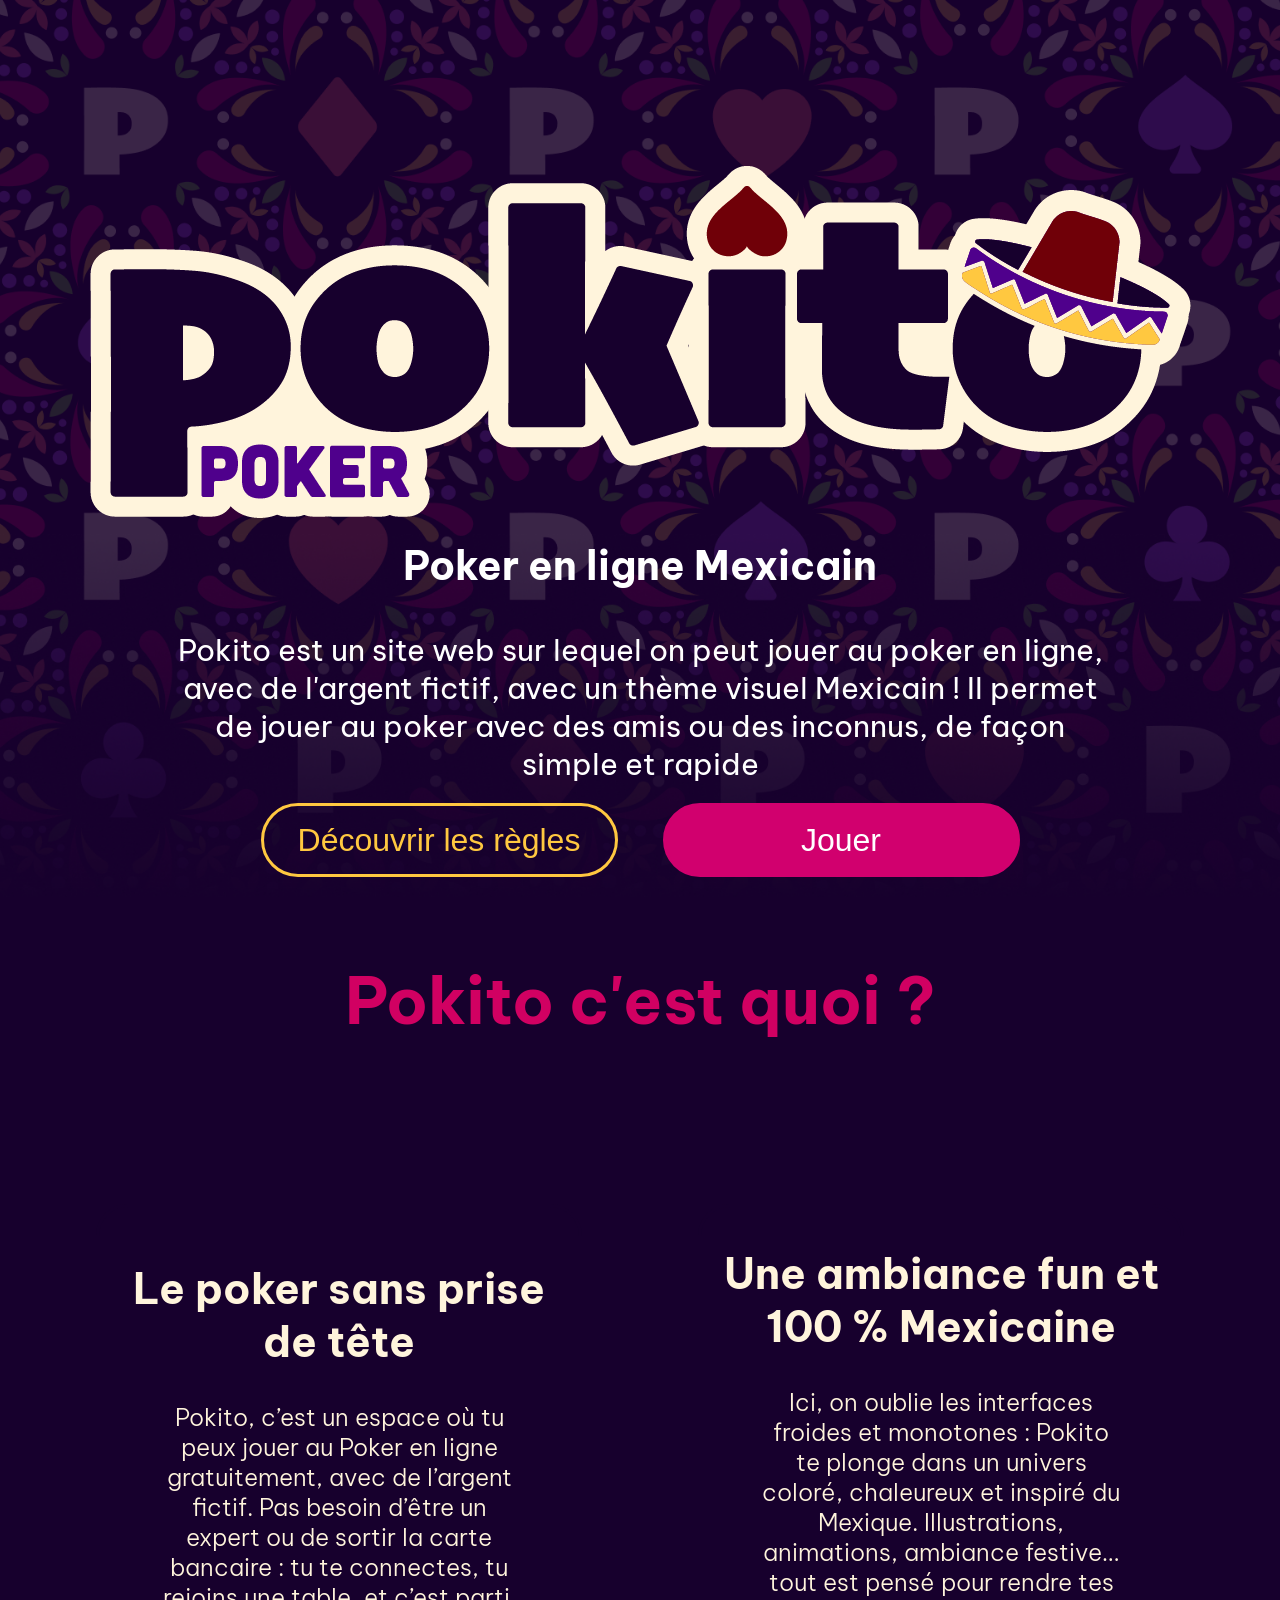
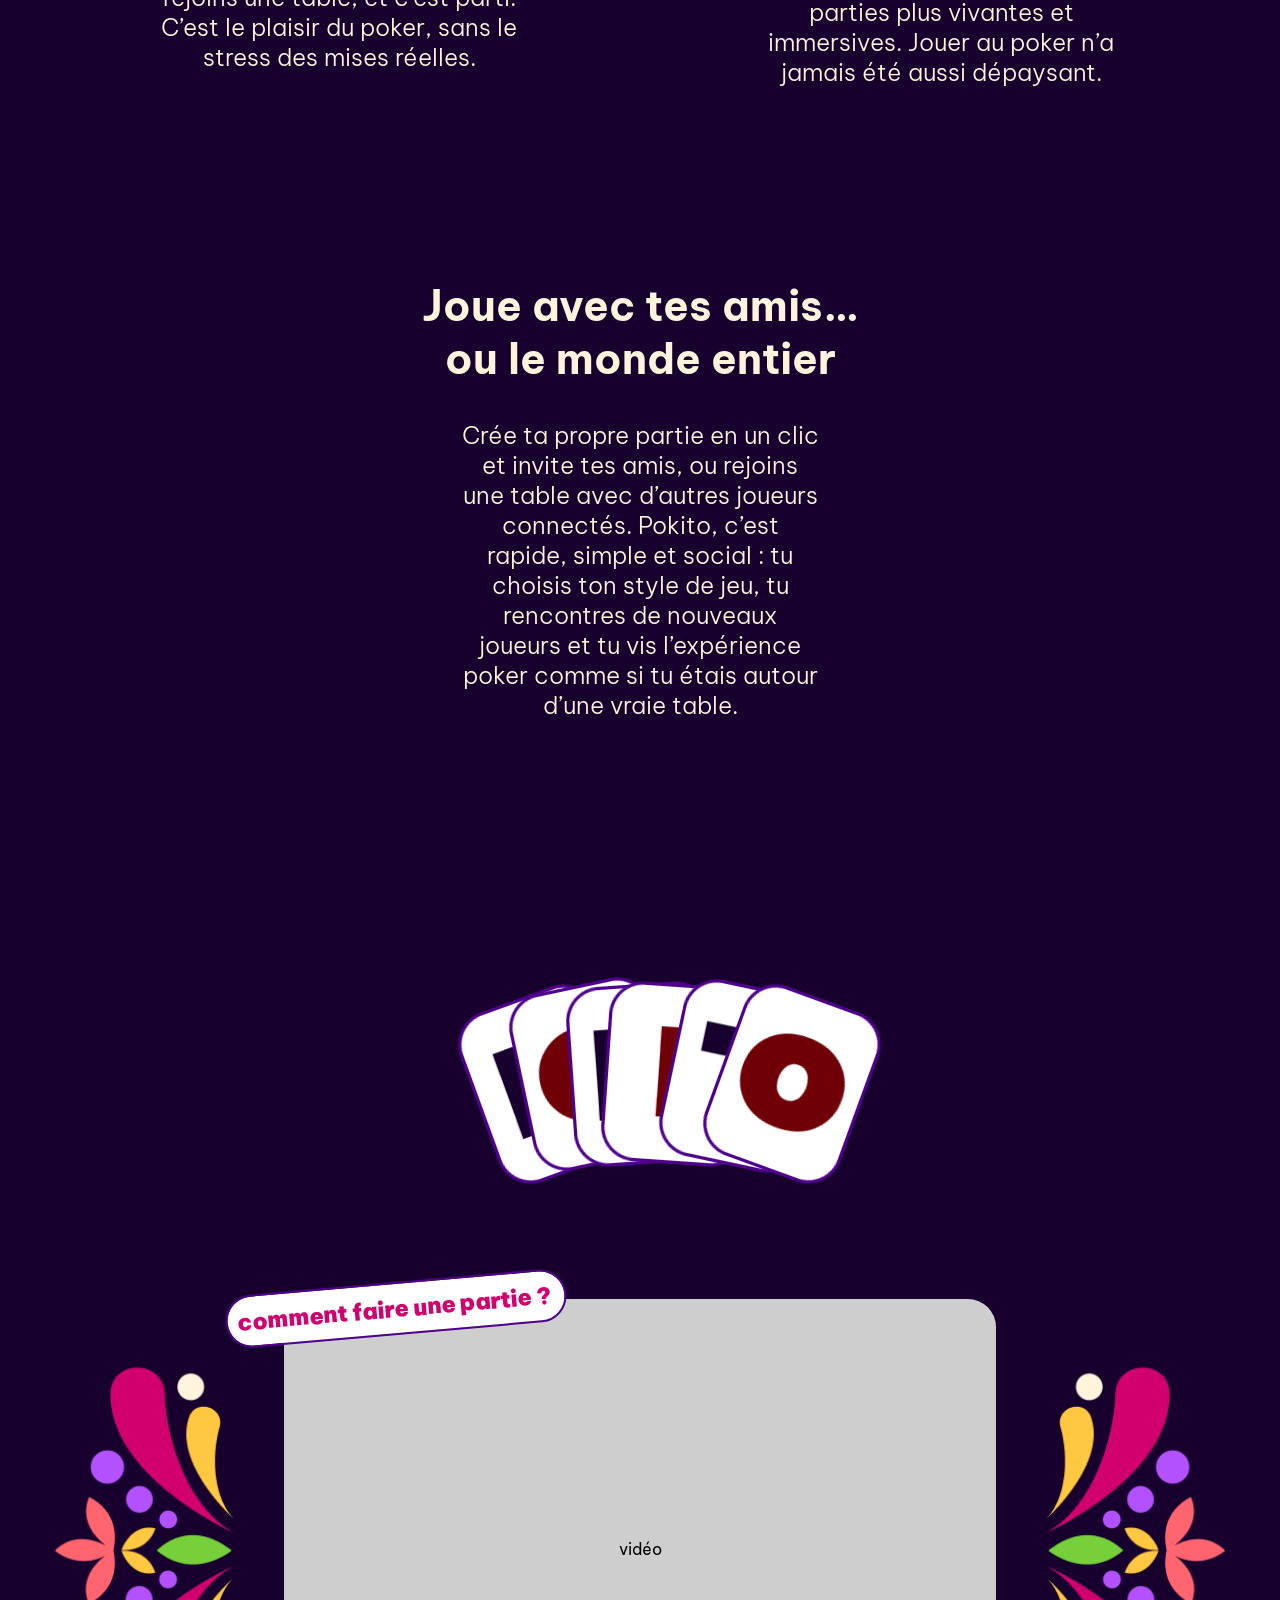
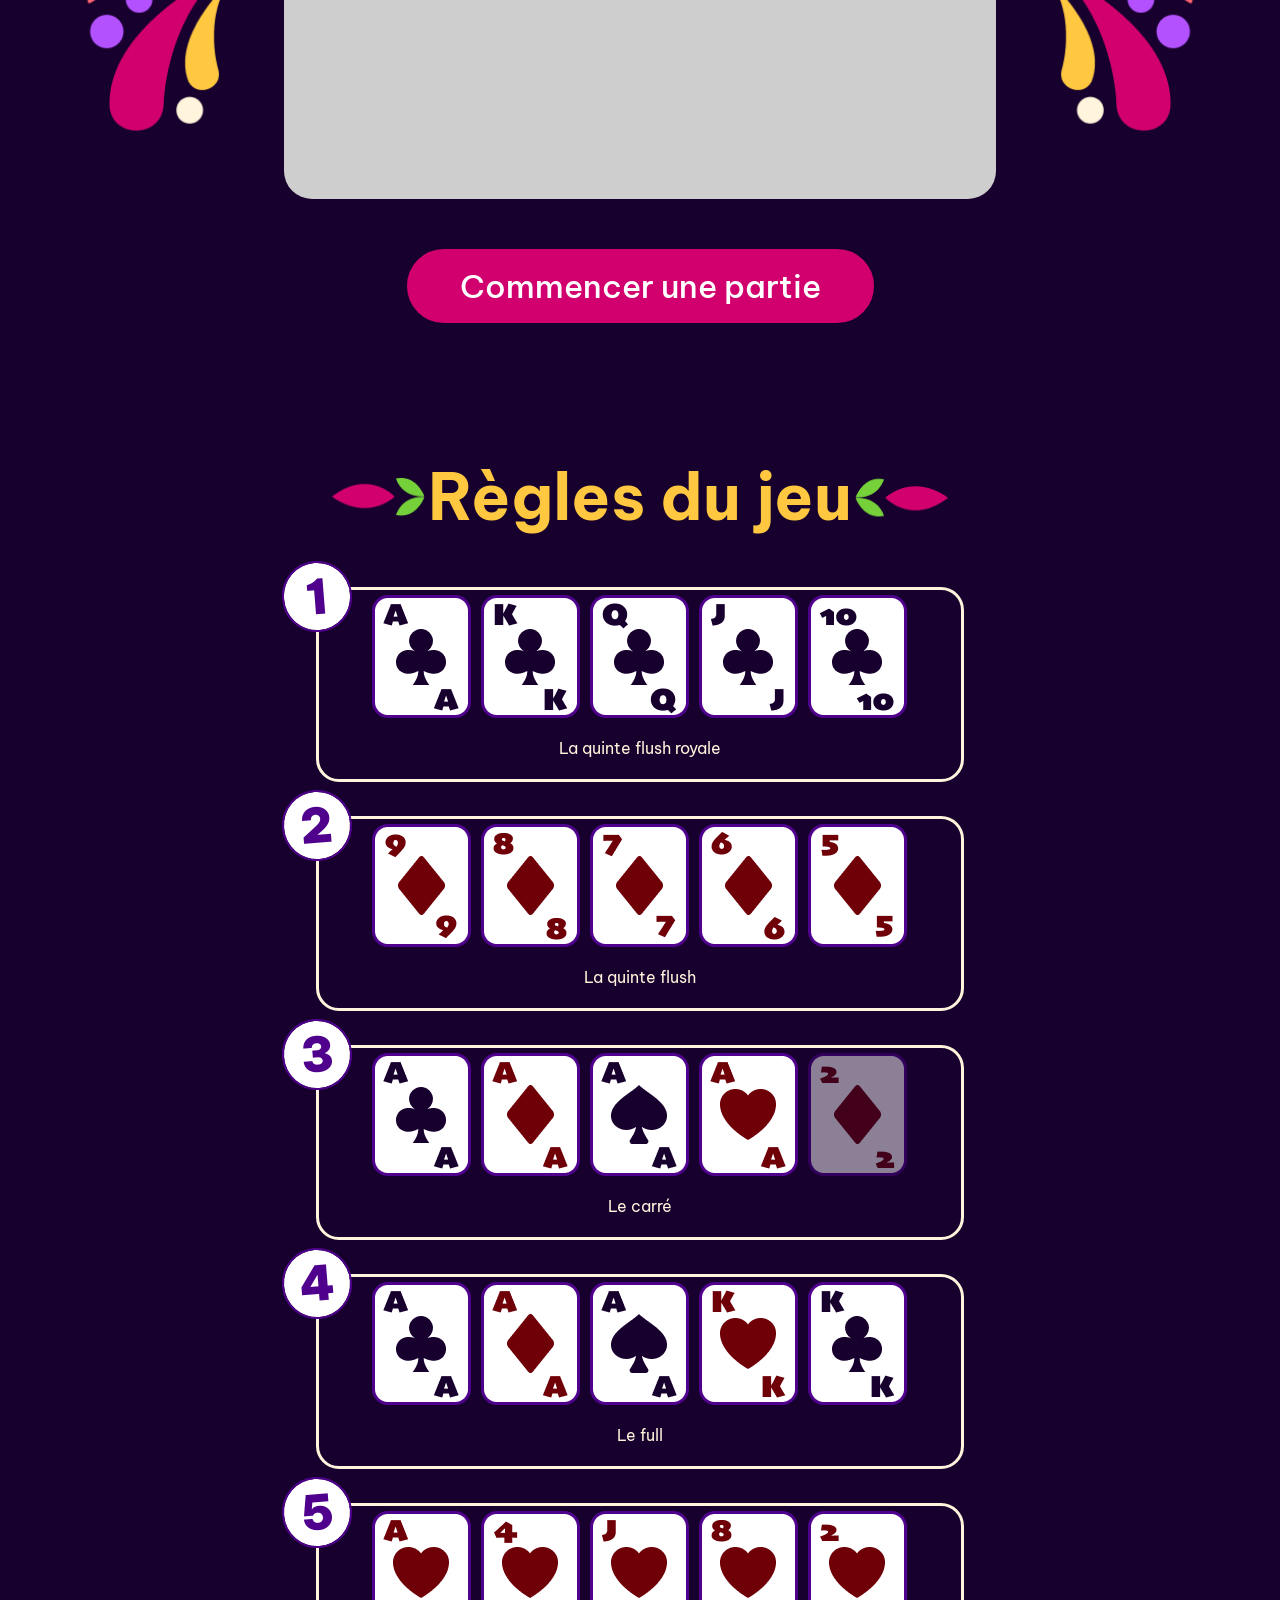
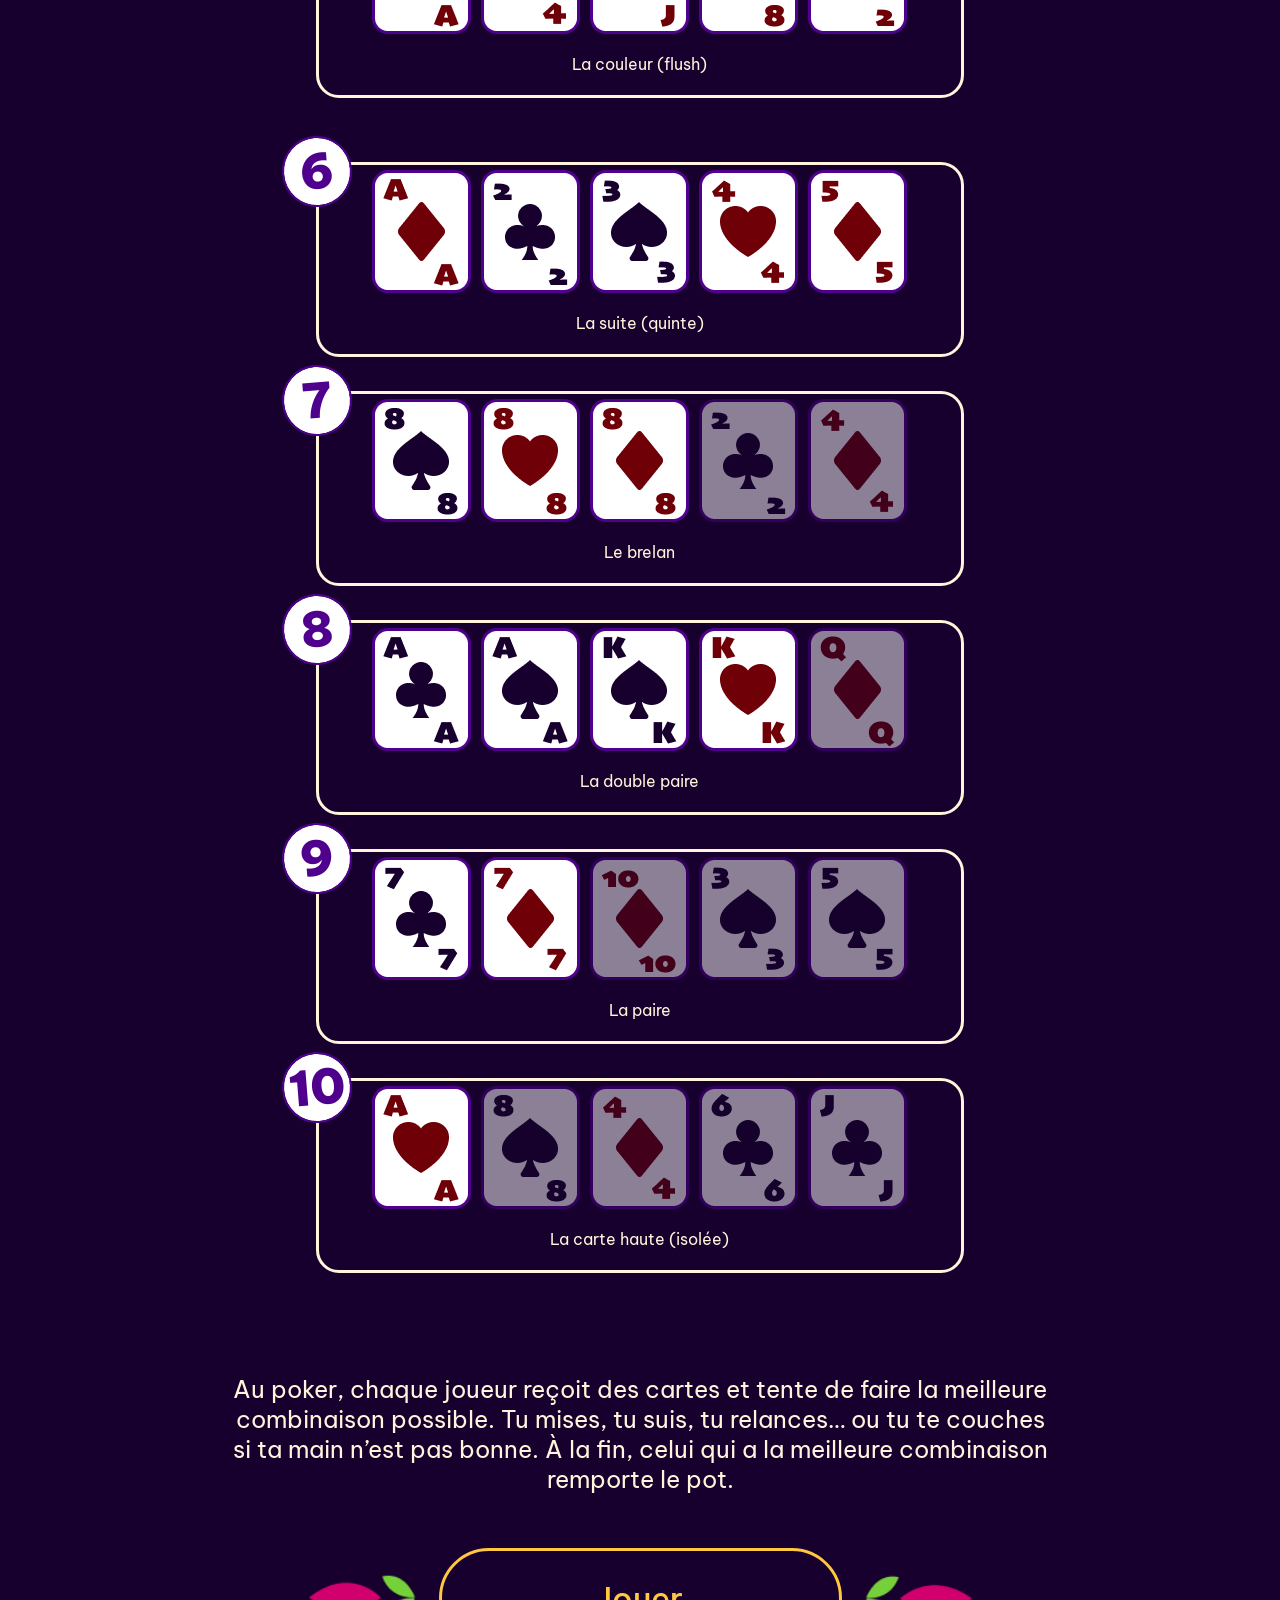
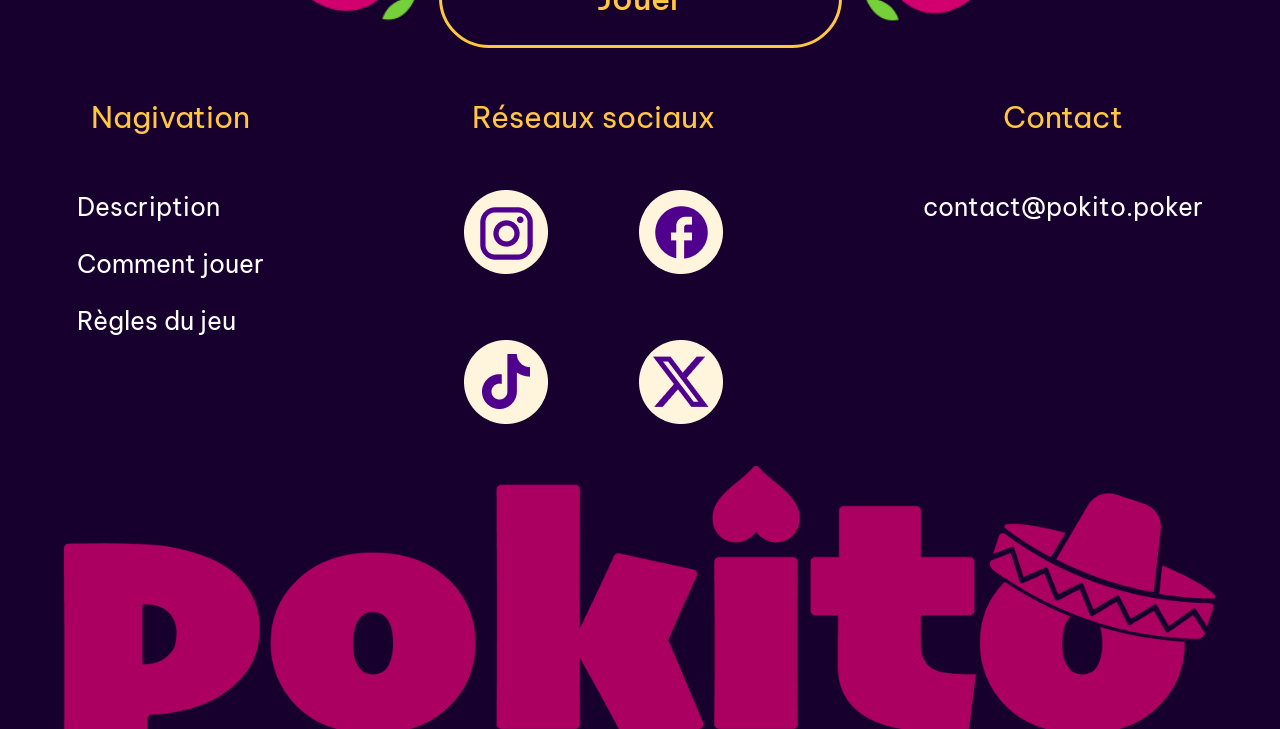
==== commit 6df248e8: "réparation du responsive pour les taille d'écrans plus petite" ====
--- a/PokitoLanding/pokito-end/intro.html
+++ b/PokitoLanding/pokito-end/intro.html
@@ -85,18 +85,11 @@
         </div>
         <div class="cards">
           <img class="carte P" src="style/assets/P.png" alt="carte avec un P" />
-          <img
-            class="carte O1"
-            src="style/assets/O.png"
-            alt="carte avec un O"
-          />
+          <img class="carte O1"src="style/assets/O.png" alt="carte avec un O"/>
           <img class="carte K" src="style/assets/K.png" alt="carte avec un K" />
           <img class="carte I" src="style/assets/I.png" alt="carte avec un I" />
           <img class="carte T" src="style/assets/T.png" alt="carte avec un T" />
-          <img
-            class="carte O2"
-            src="style/assets/O2.png"
-            alt="carte avec un O"
+          <img class="carte O2"src="style/assets/O2.png" alt="carte avec un O"
           />
         </div>
       </div>
--- a/PokitoLanding/pokito-end/style/intro.css
+++ b/PokitoLanding/pokito-end/style/intro.css
@@ -33,7 +33,7 @@
 }
 .PositionImg  img{
   position: absolute;
-  top: 110px;
+  top: 120px;
   left: 0;
   width: 100%;
   height: 100%;
@@ -176,10 +176,9 @@
 .logo{
     margin: 0px;
     padding: 0px;
-    object-fit: cover;
-}
-
-@media screen and (max-width: 1108px) and (min-width: 424px) {
+}
+
+@media screen and (max-width: 1230px) {
   .bb {
     gap: 15px;
     flex-direction: column;
@@ -207,6 +206,7 @@
     width: 60%;
     height: 60%;
     object-fit: cover;
+    
 }
 
 .slogan p {
@@ -257,10 +257,25 @@
     display: flex;
     justify-content: center;
     width: 100%;
-    height: 380px;
+    height: 450px;
     position: relative;
 }
-
-
-
-}+}
+
+@media  screen and (max-width: 426px) {
+
+    .intro {
+        background-image: none;
+        background-color: rgb(21, 0, 41);
+    }
+
+    .PositionImg img {
+        position: absolute;
+        top: 200px;
+        width: 100%;
+        height: auto;
+        object-fit: cover;    
+    }
+
+}
+
--- a/PokitoLanding/pokito-end/style/Part3.css
+++ b/PokitoLanding/pokito-end/style/Part3.css
@@ -106,16 +106,16 @@
     width: 80%;
     justify-items: center;
     align-items: center;
-    margin-top: 20px;
-    padding-top: 10px;
-}
-
-/*.Texte {
-    font-size: 32px;
-    text-align: center;
-    width: 1227px;
+    margin-top: 5px;
+    padding-top: 5px;
+}
+
+.Texte {
+    font-size: clamp(14px, 3vw, 24px);
+    text-align: center;
+    width: 80%;
     align-self: center;
-}*/
+}
 
 .boutonJouerRegle {
     margin-top: 30px;
@@ -128,10 +128,13 @@
 }
 
 .boutonJR{
+    display: flex;
     color: #ffc840;
     border: solid 3px #ffc840;
     background-color: none;
     justify-self: center;
+    justify-content: center;
+    align-items: center;
     width: 357px;
     height: 74px;
     text-align: center;
@@ -153,4 +156,75 @@
     background-color: #FFC840;
     color: black;
     cursor: pointer;
+}
+
+@media screen and (max-width: 1230px) {
+    .boutonJR {
+        color: #FFC840;
+        border: solid 3px #FFC840;
+        background-color: transparent;
+        justify-self: center;
+        width: 100%;
+        height: 50%;
+        text-align: center;
+        font-size: 16px;
+        font-weight: 500;
+        padding: 16px 56px;
+        border-radius: 50px;
+    }
+    
+}
+
+@media screen and (max-width: 426px) {
+    .Titre img {
+        display: none;
+    }
+
+    .Titre h2 {
+        font-size: 32px;
+    }
+
+    .Regles {
+        display: flex;
+        align-items: center;
+    }
+
+    .Hand {
+    width: 90%; 
+    max-width: 400px; 
+    box-sizing: border-box; 
+    margin: 0 auto 30px auto; 
+    padding: 25px 10px 10px 10px; 
+  }
+
+  .Hand img {
+    width: 100%; 
+    height: auto; 
+    display: block; 
+    margin: 0 auto;
+    top: 0; 
+    left: 0; 
+  }
+
+  .Hand p:not(.Num) {
+    font-size: 14px; 
+    margin-top: 12px;
+    margin-bottom: 0;
+  }
+
+    .Num {
+        width: 20px;
+        height: auto;
+        border-radius: 100%;
+        padding-left: 10px;
+        padding-right: 10px;
+        font-size: 24px;
+        top: -55px;
+        left: -5px;
+    }
+
+    .boutonJouerRegle img {
+        display: none;
+    }
+
 }
--- a/PokitoLanding/pokito-end/style/footer.css
+++ b/PokitoLanding/pokito-end/style/footer.css
@@ -72,8 +72,6 @@
     width: 350px;
     height: 300px;
     justify-content: space-around;
-
-
 }
 
 .logo1{
@@ -101,10 +99,61 @@
     font-size: 25px;
 }
 
-@media  screen and (max-width: 868px) {
+@media  screen and (max-width: 1230px) {
     .horizontal{
         flex-direction: column;
         align-items: center;
         gap: 50px;
     }
+}
+
+@media  screen and (max-width: 426px) {
+    .horizontal {
+        flex-direction: column;
+        align-items: center;
+        gap: 40px; /* Espace entre chaque bloc vertical */
+    }
+
+    /* Réduction des titres de sections */
+    .t1, .t2, .t3 {
+        font-size: 22px;
+        margin-bottom: 15px;
+    }
+
+    /* Réduction des textes (mail, description) */
+    .dcr, .mail {
+        font-size: 16px;
+        text-align: center;
+    }
+
+    /* Ajustement de la grille des logos sociaux */
+    .logos {
+        width: 100%; /* Prend toute la largeur disponible */
+        max-width: 280px; /* Évite que ce soit trop large sur grand téléphone */
+        height: auto; /* Laisse la hauteur s'adapter au contenu */
+        justify-content: center;
+    }
+
+    /* Réduction des marges autour des petits logos */
+    .logo1, .logo2, .logo3, .logo4  {
+        margin: 10px;
+        /*height: 20px;
+        width: auto;*/ /* Réduction de la taille des logos pour les petits écrans */
+        
+    }
+    
+    /* Optionnel : ajuster la navigation pour mobile */
+    .navigation {
+        gap: 10px;
+    }
+
+    .logo1 img, .logo2 img, .logo3 img, .logo4 img {
+        width: 50px; /* Réduction de la taille des images des logos pour les petits écrans */
+        height: auto;
+    }
+
+    .horizontal {
+        margin-bottom: 70px; /* Réduction de l'espace entre les blocs sur mobile */
+    }
+
 }
--- a/PokitoLanding/pokito-end/style/StyleCarte.css
+++ b/PokitoLanding/pokito-end/style/StyleCarte.css
@@ -116,7 +116,7 @@
 }
 
 .I {
-    left: 210px;
+    left: 195px;
     top: 0px;
     transform: rotate(4deg);
     z-index: 3;
@@ -282,76 +282,37 @@
     margin-right: 20px;
 }
 
-.P {
-    left: 65px;
-    top: 10px;
-    transform: rotate(-20deg);
-}
-
-.O1 {
+.cards.P {
+    left: -190px;
+    top:0px;
+    transform: rotate(0deg);
+}
+
+.cards.O1{
+    left: -40px;
+    top:0px;
+     transform: rotate(0deg);
+}
+
+.cards.K{
     left: 110px;
-    transform: rotate(-12deg);
-    z-index: 1;
-}
-
-.K {
-    left: 160px;
-    transform: rotate(-4deg);
-    z-index: 2;
-}
-
-.I {
-    left: 210px;
-    top: 0px;
-    transform: rotate(4deg);
-    z-index: 3;
-}
-
-.T {
+    top:0px;
+    transform: rotate(0deg);
+}
+
+.cards.I{
     left: 260px;
-    top: 2px;
-    transform: rotate(12deg);
-    z-index: 4;
-}
-
-.O2 {
-    left: 310px;
-    top: 10px;
-    transform: rotate(20deg);
-    z-index: 5;
-}
-
-.cards:hover .P {
-    left: -190px;
-    top:0px;
-    transform: rotate(0deg);
-}
-
-.cards:hover .O1{
-    left: -40px;
-    top:0px;
-     transform: rotate(0deg);
-}
-
-.cards:hover .K{
-    left: 110px;
-    top:0px;
-    transform: rotate(0deg);
-}
-
-.cards:hover .I{
-    left: 260px;
-    top:0px;
-    transform: rotate(0deg);
-}
-
-.cards:hover .T{
+    top:0px;
+    transform: rotate(0deg);
+}
+
+.cards.T{
     left: 410px;
     top:0px;
     transform: rotate(0deg);
 }
 
-.cards:hover .O2{
+.cards.O2{
     left: 560px;
     top:0px;
     transform: rotate(0deg);
@@ -373,7 +334,7 @@
     align-self: center;
 }
 
-@media screen and (max-width: 768px) and (min-width: 424px)  {
+@media screen and (max-width: 1230px)  {
 
 /* --- CONTENEUR DE L'ANIMATION --- */
 .cards {
@@ -387,58 +348,49 @@
 }
 
 /* --- STYLE COMMUN DES CARTES --- */
-.carte {
-    position: absolute;
-    height: 80px;
-    width: auto;
-    transition: all 0.5s ease-in-out;
-    transform-origin: bottom center;
-}
-
-/* --- POSITIONS INITIALES (Paquet fermé - décalé de -95px au total) --- */
-.P  { left: -55px; top: 10px; transform: rotate(-20deg); } 
-.O1 { left: -40px; top: 4px;  transform: rotate(-12deg); z-index: 1; }
-.K  { left: -25px; top: 0px;  transform: rotate(-4deg);  z-index: 2; }
-.I  { left: -10px; top: 0px;  transform: rotate(4deg);   z-index: 3; }
-.T  { left: 5px;   top: 4px;  transform: rotate(12deg);  z-index: 4; }
-.O2 { left: 20px;  top: 10px; transform: rotate(20deg);  z-index: 5; }
-
-/* --- POSITIONS AU SURVOL (Éployées - décalées de -95px au total) --- */
-.cards:hover .P  { 
-    left: -195px; 
-    top: 0; 
-    transform: rotate(0deg); 
-}
-
-.cards:hover .O1 { 
-    left: -125px;  
-    top: 0; 
-    transform: rotate(0deg); 
-}
-
-.cards:hover .K  { 
-    left: -55px;  
-    top: 0; 
-    transform: rotate(0deg); 
-}
-
-.cards:hover .I  { 
-    left: 15px;   
-    top: 0; 
-    transform: rotate(0deg); 
-}
-
-.cards:hover .T  { 
-    left: 85px;  
-    top: 0; 
-    transform: rotate(0deg); 
-}
-
-.cards:hover .O2 { 
-    left: 155px;  
-    top: 0; 
-    transform: rotate(0deg); 
-}
+.cards {
+        display: flex;
+        flex-direction: row;
+        justify-content: center;
+        align-items: center;
+        width: 100%;
+        height: auto; 
+        margin: 20px 0; 
+        left: 0; 
+        top: 0;
+        padding: 0 10px;
+        box-sizing: border-box;
+        gap: 8px; /* Espace légèrement augmenté pour aérer sur tablette */
+    }
+
+    /* Les cartes individuelles */
+    .carte {
+        position: static; 
+        width: 15%; 
+        max-width: 80px; /* Limite augmentée pour s'adapter à la largeur d'une tablette */
+        height: auto; 
+        margin: 0; 
+        transition: none; 
+    }
+
+    /* Réinitialisation complète des positions et rotations pour chaque lettre */
+    .P, .O1, .K, .I, .T, .O2 {
+        left: auto;
+        top: auto;
+        transform: none;
+    }
+
+    /* Désactivation des effets au survol (hover) sur les appareils tactiles */
+    .cards:hover .P,
+    .cards:hover .O1,
+    .cards:hover .K,
+    .cards:hover .I,
+    .cards:hover .T,
+    .cards:hover .O2 {
+        left: auto;
+        top: auto;
+        transform: none;
+    }
 
 
 .around {
@@ -457,4 +409,71 @@
     transition: border 0.2s ease;
 }
 
+
+
+}
+
+@media screen and (max-width: 426px) {
+    .Cartes h1 {
+        font-size: 32px;
+    }
+
+    .around {
+        width: 90%;
+        margin: 0px;
+        padding: 10px;
+    }
+
+    .Des {
+        font-size: 14px;
+        width: 85%;
+    }
+
+    .around h2 {
+        font-size: 24px;
+    }
+
+    .cards {
+        display: flex;
+        flex-direction: row;
+        justify-content: center; /* Centre les cartes horizontalement */
+        align-items: center;
+        width: 100%;
+        height: auto; /* Annule la hauteur fixe du bureau */
+        margin: 20px 0; /* Gère l'espacement vertical */
+        left: 0; /* Réinitialise le décalage du bureau */
+        top: 0;
+        padding: 0 10px;
+        box-sizing: border-box;
+        gap: 5px; /* Définit un espace régulier et fluide entre les cartes */
+    }
+
+    /* Les cartes individuelles */
+    .carte {
+        position: static; /* Annule le 'absolute' du bureau, essentiel pour Flexbox */
+        width: 15%; /* Permet aux cartes de rétrécir/grandir avec l'écran */
+        max-width: 50px; /* Empêche les cartes d'être trop grandes */
+        height: auto; /* Garde les proportions de l'image */
+        margin: 0; /* Annule les marges du bureau */
+        transition: none; /* Désactive l'animation */
+    }
+
+    /* Réinitialisation complète des positions et rotations pour chaque lettre */
+    .P, .O1, .K, .I, .T, .O2 {
+        left: auto;
+        top: auto;
+        transform: none;
+    }
+
+    /* Désactivation des effets au survol (hover) sur mobile */
+    .cards:hover .P,
+    .cards:hover .O1,
+    .cards:hover .K,
+    .cards:hover .I,
+    .cards:hover .T,
+    .cards:hover .O2 {
+        left: auto;
+        top: auto;
+        transform: none;
+    }
 }
--- a/PokitoLanding/pokito-end/style/video.css
+++ b/PokitoLanding/pokito-end/style/video.css
@@ -109,4 +109,41 @@
     height: 500px;
     padding: 20px;
   }
+}
+
+@media screen and (max-width: 768px) {
+  .notif {
+    left: -3%;
+  }
+
+  .carré {
+    min-width: 300px;
+    width: 80%;
+    height: auto; 
+    aspect-ratio: 712 / 500; 
+    
+    padding: 20px;
+  }
+}
+
+@media screen and (max-width: 426px) {
+    .b3 button {
+        padding: 16px 56px;
+        font-size: 16px;
+    }
+
+    .carré {
+      min-width: 250px;
+      width: 80%;
+      height: auto;
+
+    }
+
+    .notif {
+      left: -3%;
+      font-size: 16px;
+      width: fit-content;
+      min-width: 2px;
+      padding: 4px;
+    }
 }
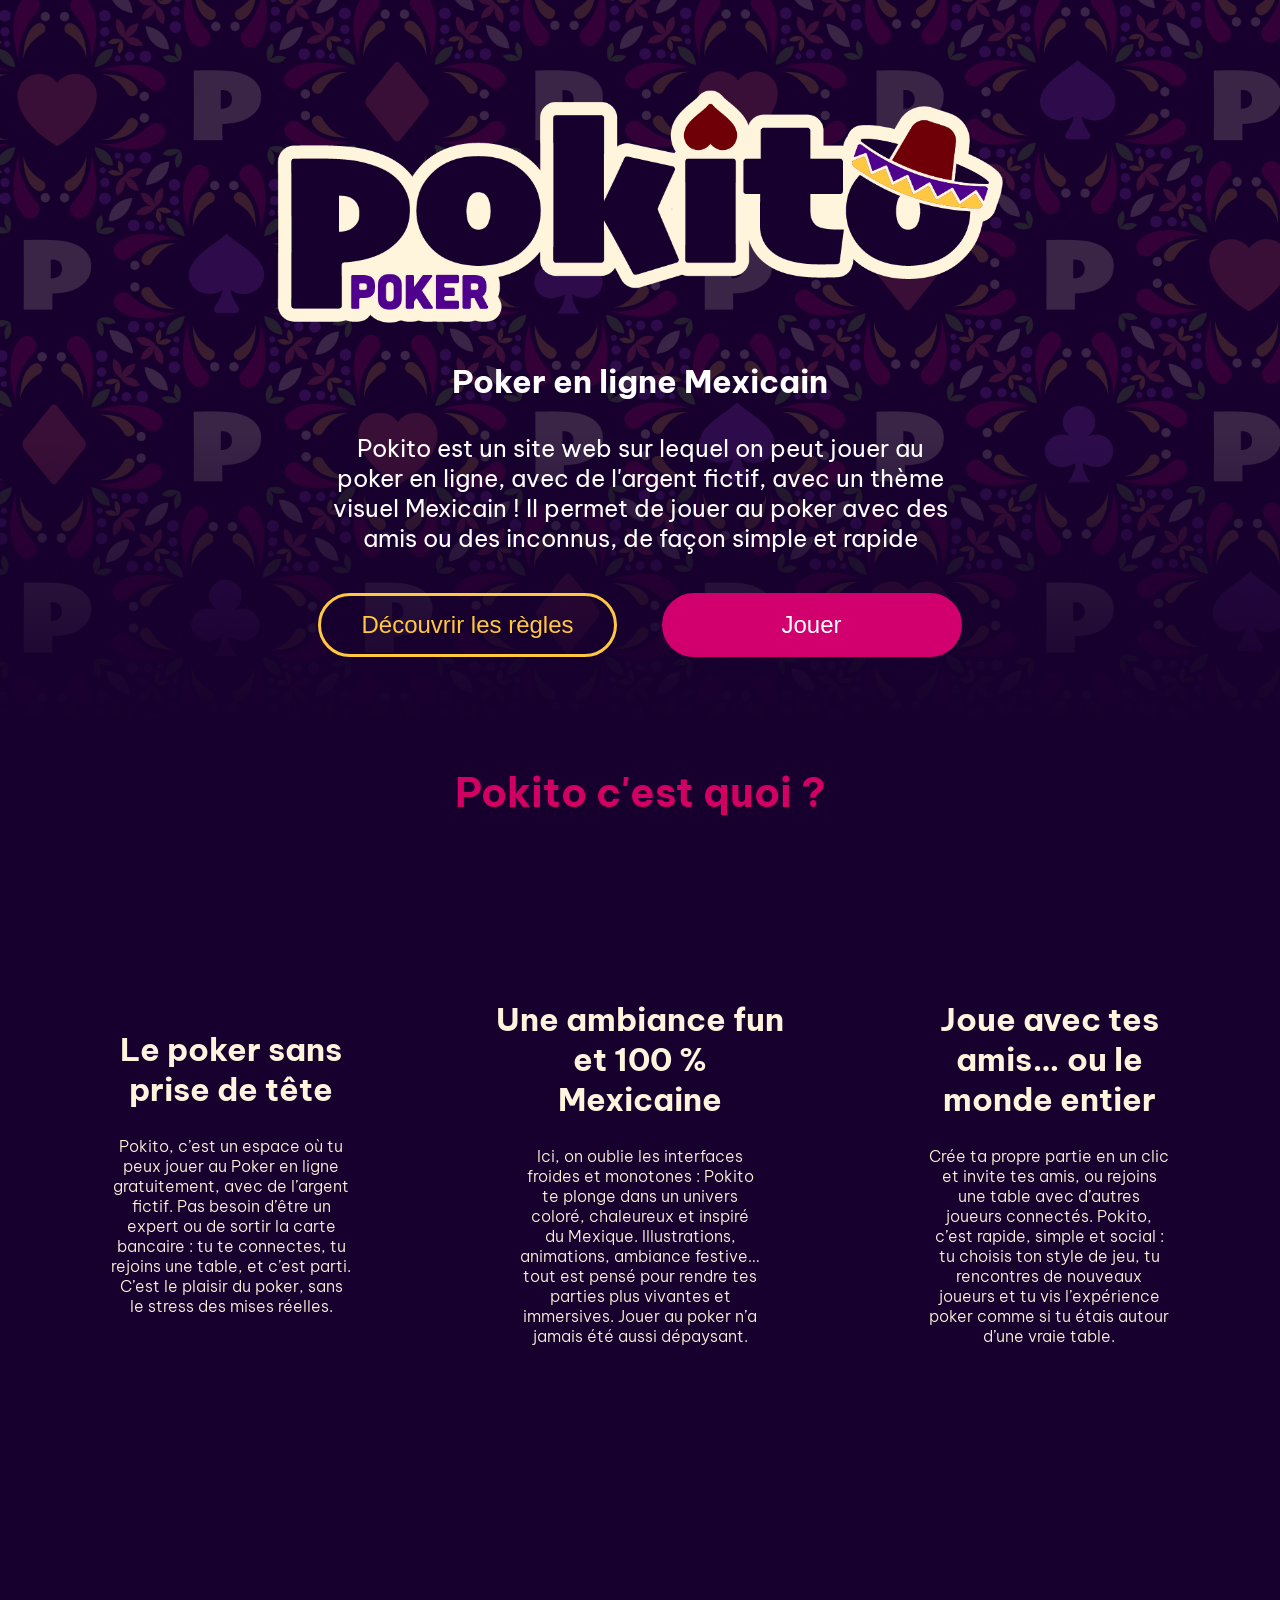
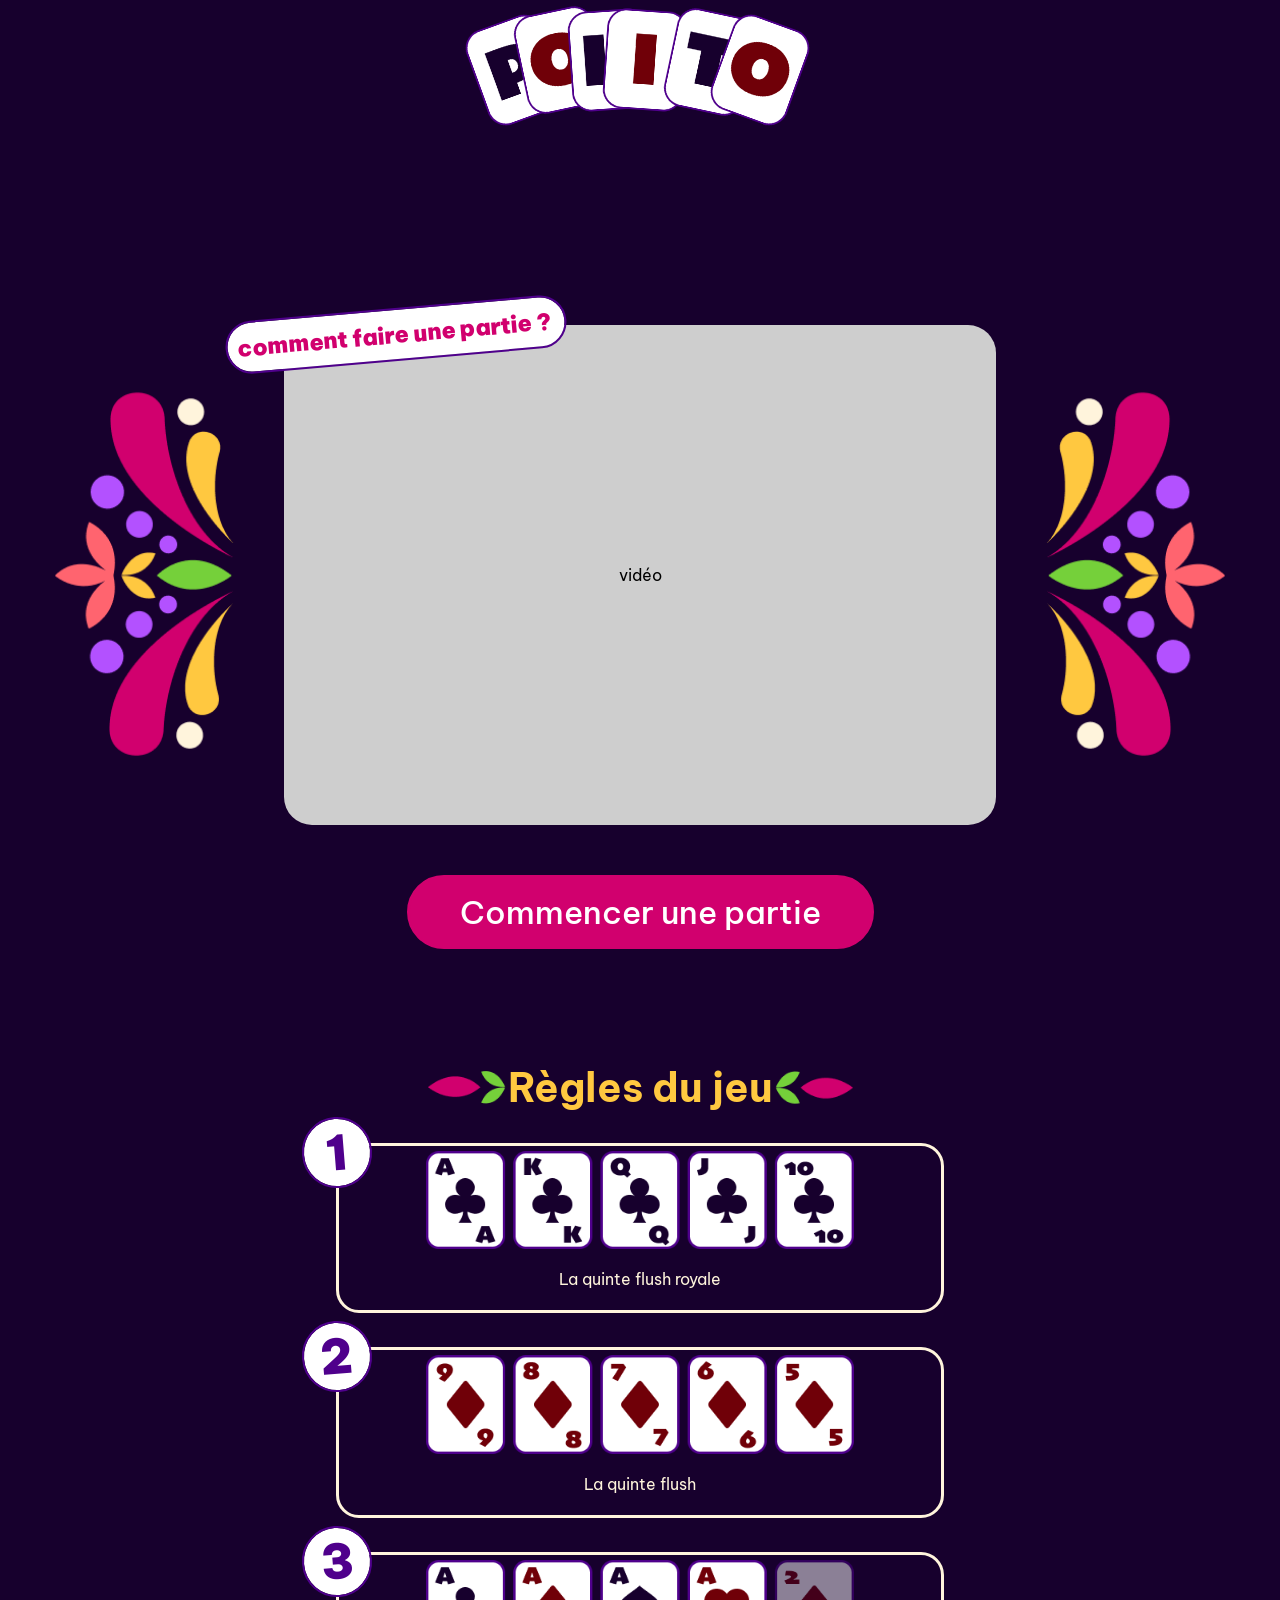
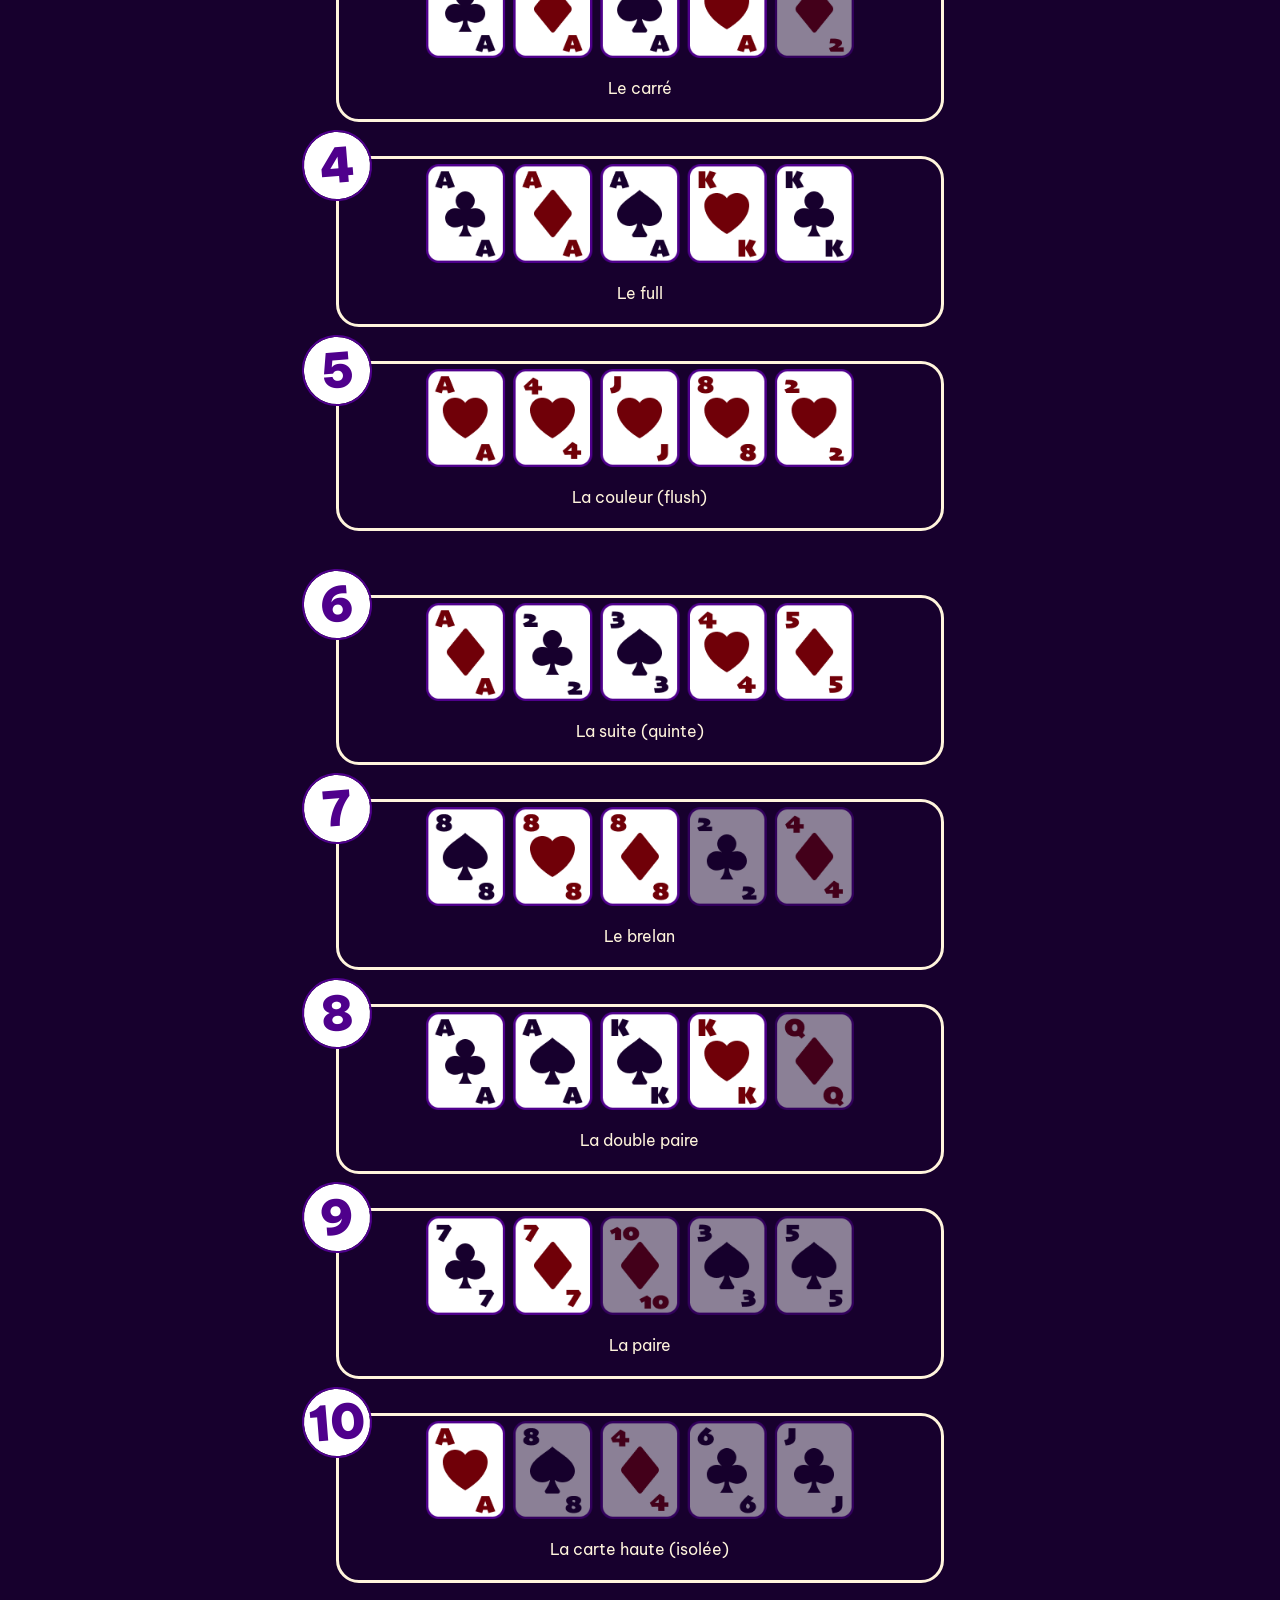
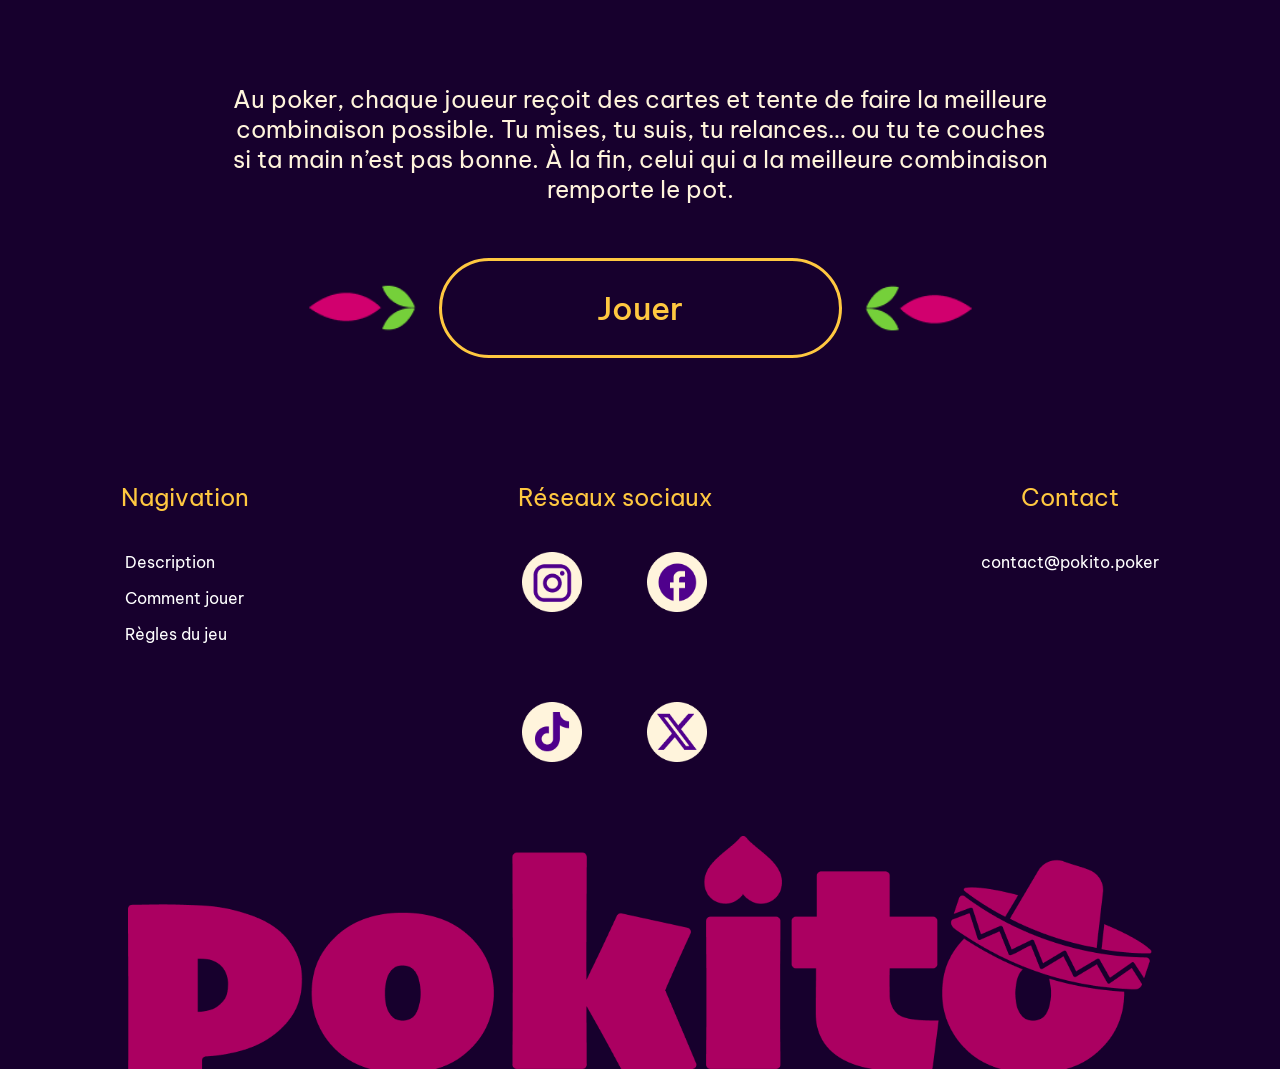
==== commit ef90c714: "corrections de détails dans le HTML pour le SEO" ====
--- a/PokitoLanding/pokito-end/intro.html
+++ b/PokitoLanding/pokito-end/intro.html
@@ -1,9 +1,15 @@
 <!doctype html>
 <html lang="fr">
+  
   <head>
+    <!-- SEO Principal -->
+    <title>Pokito - Poker Texas Hold'em et Poker Mexicain en Ligne Gratuit</title>
     <meta charset="UTF-8" />
+    <meta name="description" content="Jouez au Poker Texas Hold’em et au Poker Mexicain gratuitement sur Pokito ! Poker en ligne fun sans argent réel, tables rapides et ambiance conviviale. Inscrivez-vous dès maintenant !">
+    <meta name="keywords" content="pokito, poker en ligne gratuit, texas holdem gratuit, poker mexicain, poker argent fictif, jeu poker en ligne">
+    <meta name="robots" content="index, follow">
+    <link rel="canonical" href="https://pokito.poker/ ">
     <meta name="viewport" content="width=device-width, initial-scale=1.0" />
-    <title>Landing Page Pokito</title>
     <link rel="stylesheet" href="style/intro.css" />
     <link rel="stylesheet" href="style/Part3.css" />
     <link rel="stylesheet" href="style/footer.css" />
@@ -48,7 +54,7 @@
         <div class="About">
           <div class="around yellow">
             <div>
-              <strong><h2>Le poker sans prise de tête</h2></strong>
+              <h2>Le poker sans prise de tête</h2>
             </div>
             <div class="Des">
               Pokito, c’est un espace où tu peux jouer au Poker en ligne
@@ -96,14 +102,14 @@
     </div>   
      <div class="Video">
         <div class="video">
-            <img src="./style/assets/fleurcopy.png"/>
+            <img src="./style/assets/fleurcopy.png" alt="Décoration florale mexicaine"/>
 
             <div class="carré">
                 <div class="notif">comment faire une partie ?</div>
                 <p>vidéo</p>
             </div>
 
-            <img src="./style/assets/fleur.png"/>
+            <img src="./style/assets/fleur.png" alt="Décoration florale mexicaine"/>
         </div>
 
         <div class="b3">
@@ -269,16 +275,16 @@
           </div>
           <div class="logos">
             <div class="logo1">
-              <img src="style/assets/insta.png" />
+              <img src="style/assets/insta.png" alt="Instagram"/>
             </div>
             <div class="logo2">
-              <img src="style/assets/fb.png" />
+              <img src="style/assets/fb.png" alt="Facebook"/>
             </div>
             <div class="logo3">
-              <img src="style/assets/tiktok.png" />
+              <img src="style/assets/tiktok.png" alt="TikTok"/>
             </div>
             <div class="logo4">
-              <img src="style/assets/x.png" />
+              <img src="style/assets/x.png" alt="X (Twitter)"/>
             </div>
           </div>
         </div>
--- a/PokitoLanding/pokito-end/style/intro.css
+++ b/PokitoLanding/pokito-end/style/intro.css
@@ -19,6 +19,7 @@
     align-items: center;
     width: 100%;
     overflow-x: hidden;
+    height: 80vh;
     margin-top: 0px;
 }
 
@@ -27,13 +28,13 @@
 .PositionImg {
   display: flex;
   justify-content: center;
-  width: 1366px;
-  height: 500px;
+  width: 900px;
+  height: 329px;
   position: relative;
 }
 .PositionImg  img{
   position: absolute;
-  top: 120px;
+  top: 60px;
   left: 0;
   width: 100%;
   height: 100%;
@@ -70,11 +71,11 @@
     justify-content: center;
     padding: 16px 56px;
     border-radius: 9999px;
-    font-size: 28px;
+    font-size: 16px;
     font-weight: 600;
     text-decoration: none;
     cursor: pointer;
-    min-width: 260px;
+    min-width: 230px;
     box-sizing: border-box;
     transition: all 0.3s ease-in-out;
 
@@ -93,12 +94,12 @@
     border: solid 3px #FFC840;
     background-color: transparent;
     justify-self: center;
-    width: 357px;
-    height: 74px;
-    text-align: center;
-    font-size: 32px;
-    font-weight: 500;
-    padding: 10px 20px;
+    width: auto;
+    height: 64px;
+    text-align: center;
+    font-size: 24px;
+    font-weight: 500;
+    padding: 10px 40px;
     border-radius: 50px;
     transition: all 0.3s ease-in-out;
 }
@@ -108,10 +109,10 @@
     border: solid 3px #d1006e;
     background-color: #d1006e;
     justify-self: center;
-    width: 357px;
-    height: 74px;
-    text-align: center;
-    font-size: 32px;
+    width: 300px;
+    height: 64px;
+    text-align: center;
+    font-size: 24px;
     font-weight: 500;
     border-radius: 50px;
     transition: all 0.3s ease-in-out;
@@ -138,7 +139,7 @@
     text-align: center;
     gap: 8px;
     font-weight: bold;
-    font-size: 40px;
+    font-size: 32px;
 }
 
 .slogan{
@@ -148,11 +149,12 @@
     justify-content: center;
     text-align: center;
     max-width: 1100px;
-    width: 90%;
+    width: 60%;
     word-wrap: break-word;
     overflow-wrap: break-word;
     margin: 0 auto;
-    font-size: 30px;
+    margin-bottom: 20px;
+    font-size: 24px;
     padding: 0 20px;
     box-sizing: border-box;
 }
@@ -195,7 +197,7 @@
     /* word-wrap: break-word; */
     overflow-wrap: break-word;
     margin: 0 auto;
-    font-size: 30px;
+    font-size: 24px;
     padding: 0 20px;
     box-sizing: border-box;
 }
@@ -203,8 +205,8 @@
   .PositionImg img {
     position: absolute;
     top: 110px;
-    width: 60%;
-    height: 60%;
+    width: 40%;
+    height: 40%;
     object-fit: cover;
     
 }
@@ -262,7 +264,7 @@
 }
 }
 
-@media  screen and (max-width: 426px) {
+@media  screen and (max-width: 430px) {
 
     .intro {
         background-image: none;
@@ -276,6 +278,13 @@
         height: auto;
         object-fit: cover;    
     }
-
-}
-
+    .description {
+        font-size: 24px;
+    }
+    .slogan p {
+        font-size: 16px;
+    }
+
+
+}
+
--- a/PokitoLanding/pokito-end/style/Part3.css
+++ b/PokitoLanding/pokito-end/style/Part3.css
@@ -3,6 +3,7 @@
 .regles {
     margin-top: 50px;
     padding-top: 30px;
+    margin-bottom: 100px;
     width: 100%;
     display: flex;
 }
@@ -19,15 +20,15 @@
     margin-bottom: 40px;
     padding-top: 5px;
     padding-bottom: 5px;
-    padding-left: 53px;
-    padding-right: 54px;
+    padding-left: 33px;
+    padding-right: 34px;
 
 }
 
 .Hand img {
     top: -20px;
     left: -20px;
-    width: 100%;
+    width: 80%;
     height: auto;
 }
 
@@ -70,14 +71,14 @@
 }
 
 .Fleur {
-    width: 96px;
-    height: 48.38px;
+    width: 80px;
+    height: auto;
 }
 
 .regles h2{
     text-align: center;
     color: #FFC840;
-    font-size: 64px;
+    font-size: 40px;
 }
 
 .regles body {
@@ -172,17 +173,6 @@
         padding: 16px 56px;
         border-radius: 50px;
     }
-    
-}
-
-@media screen and (max-width: 426px) {
-    .Titre img {
-        display: none;
-    }
-
-    .Titre h2 {
-        font-size: 32px;
-    }
 
     .Regles {
         display: flex;
@@ -222,6 +212,56 @@
         top: -55px;
         left: -5px;
     }
+    
+}
+
+@media screen and (max-width: 430px) {
+    .Titre img {
+        display: none;
+    }
+
+    .Titre h2 {
+        font-size: 32px;
+    }
+
+    .Regles {
+        display: flex;
+        align-items: center;
+    }
+
+    .Hand {
+    width: 90%; 
+    max-width: 400px; 
+    box-sizing: border-box; 
+    margin: 0 auto 30px auto; 
+    padding: 25px 10px 10px 10px; 
+  }
+
+  .Hand img {
+    width: 100%; 
+    height: auto; 
+    display: block; 
+    margin: 0 auto;
+    top: 0; 
+    left: 0; 
+  }
+
+  .Hand p:not(.Num) {
+    font-size: 14px; 
+    margin-top: 12px;
+    margin-bottom: 0;
+  }
+
+    .Num {
+        width: 20px;
+        height: auto;
+        border-radius: 100%;
+        padding-left: 10px;
+        padding-right: 10px;
+        font-size: 24px;
+        top: -55px;
+        left: -5px;
+    }
 
     .boutonJouerRegle img {
         display: none;
--- a/PokitoLanding/pokito-end/style/footer.css
+++ b/PokitoLanding/pokito-end/style/footer.css
@@ -13,17 +13,17 @@
 
 .t1{
     color: #ffc840;
-    font-size: 30px;
+    font-size: 24px;
 }
 
 .t2{
     color: #ffc840;
-    font-size: 30px;
+    font-size: 24px;
 }
 
 .t3{
     color: #ffc840;
-    font-size: 30px;
+    font-size: 24px;
 }
 
 
@@ -62,41 +62,45 @@
 }
 
 .Logo img{
-    width: 90%;
+    width: 80%;
 }
+
 
 
 .logos{
     display: flex;
     flex-wrap: wrap;
-    width: 350px;
+    width: 250px;
     height: 300px;
     justify-content: space-around;
 }
 
 .logo1{
-    margin: 24px;
+    margin: 16px;
 }
 .logo2{
-    margin: 24px;
+    margin: 16px;
 }
 .logo3{
-    margin: 24px;
+    margin: 16px;
+}
+.logo4{
+    margin: 16px;
 }
 
-
-.logo4{
-    margin: 24px;
-}
+.logo1 img, .logo2 img, .logo3 img, .logo4 img {
+        width: 60px; /* Réduction de la taille des images des logos pour les petits écrans */
+        height: auto;
+    }
 
 .dcr{
     color: white;
-    font-size: 25px;
+    font-size: 16px;
 }
 
 .mail{
     color: white;
-    font-size: 25px;
+    font-size: 16px;
 }
 
 @media  screen and (max-width: 1230px) {
@@ -107,7 +111,7 @@
     }
 }
 
-@media  screen and (max-width: 426px) {
+@media  screen and (max-width: 430px) {
     .horizontal {
         flex-direction: column;
         align-items: center;
@@ -116,13 +120,13 @@
 
     /* Réduction des titres de sections */
     .t1, .t2, .t3 {
-        font-size: 22px;
+        font-size: 16px;
         margin-bottom: 15px;
     }
 
     /* Réduction des textes (mail, description) */
     .dcr, .mail {
-        font-size: 16px;
+        font-size: 14px;
         text-align: center;
     }
 
--- a/PokitoLanding/pokito-end/style/StyleCarte.css
+++ b/PokitoLanding/pokito-end/style/StyleCarte.css
@@ -20,7 +20,7 @@
 
 .About-Title {
     justify-self: center;
-    font-size: 64px;
+    font-size: 40px;
     font-weight: 900;
 }
 
@@ -43,7 +43,7 @@
     display: flex;
     color: #fff4dc;
     font-family: 'Be Vietnam Pro', system-ui, -apple-system, 'Segoe UI', Roboto, 'Helvetica Neue', Arial, sans-serif;
-    font-size: 28px;
+    font-size: 24px;
     font-weight: 700;
     justify-content: center;
     flex-direction: column;
@@ -189,7 +189,7 @@
 .Cartes h1{
     color: #d10062;
     font-family: 'Be Vietnam Pro', system-ui, -apple-system, 'Segoe UI', Roboto, 'Helvetica Neue', Arial, sans-serif;
-    font-size: 64px;
+    font-size: 40px;
     font-weight: 900;
 }
 
@@ -211,7 +211,6 @@
     justify-content: space-evenly;
     gap: 40px;
     box-sizing: border-box;
-    flex-wrap: wrap;
 }
 
 .around {
@@ -221,7 +220,7 @@
     font-weight: 700;
     justify-content: center;
     margin: 20px;
-    width: 470px;
+    width: 30%;
     height: auto;
     border-radius: 32px;
     padding-bottom: 66px;
@@ -229,21 +228,27 @@
     text-align: center;
     transition: border 0.2s ease;
 }
+.around h2 {
+    font-size: 32px;
+}
 
 .around p {
     font-size: 7px;
 }
 
 .yellow {
-    width: 470px;
+    width: 25%;
+    max-width: 420.5px;
 }
 
 .pink {
-    width: 470px;
+    width: 25%;
+    max-width: 420.5px;
 }
 
 .violet{
-    width: 470px;
+    width: 25%;
+    max-width: 420.5px;
 }
 .yellow:hover {
     border: 3px solid #ffcB40;
@@ -275,7 +280,7 @@
 
 .carte {
     position: absolute;
-    height: 180px;
+    height: 100px;
     width: auto;
     transition: all 0.5s ease;
     margin-left: 20px;
@@ -328,15 +333,15 @@
 .Des{
     display: flex;
     width: 359px;
-    font-size: 24px;
+    font-size: 16px;
     font-weight: 300;
     justify-self: center;
     align-self: center;
+    width: 80%;
 }
 
 @media screen and (max-width: 1230px)  {
 
-/* --- CONTENEUR DE L'ANIMATION --- */
 .cards {
     position: relative;
     width: 160px;
@@ -367,7 +372,7 @@
     .carte {
         position: static; 
         width: 15%; 
-        max-width: 80px; /* Limite augmentée pour s'adapter à la largeur d'une tablette */
+        max-width: 60px; /* Limite augmentée pour s'adapter à la largeur d'une tablette */
         height: auto; 
         margin: 0; 
         transition: none; 
@@ -396,11 +401,11 @@
 .around {
     color: #fff4dc;
     font-family: 'Be Vietnam Pro', system-ui, -apple-system, 'Segoe UI', Roboto, 'Helvetica Neue', Arial, sans-serif;
-    font-size: 28px;
+    font-size: 24px;
     font-weight: 700;
     justify-content: center;
     margin: 20px;
-    width: 120%;
+    width: 80%;
     height: auto;
     border-radius: 32px;
     padding-bottom: 66px;
@@ -413,15 +418,19 @@
 
 }
 
-@media screen and (max-width: 426px) {
+@media screen and (max-width: 430px) {
     .Cartes h1 {
         font-size: 32px;
+    }
+
+    .About {
+        padding : 20px;
     }
 
     .around {
         width: 90%;
         margin: 0px;
-        padding: 10px;
+        padding: 5px;
     }
 
     .Des {
--- a/PokitoLanding/pokito-end/style/video.css
+++ b/PokitoLanding/pokito-end/style/video.css
@@ -126,7 +126,7 @@
   }
 }
 
-@media screen and (max-width: 426px) {
+@media screen and (max-width: 430px) {
     .b3 button {
         padding: 16px 56px;
         font-size: 16px;
